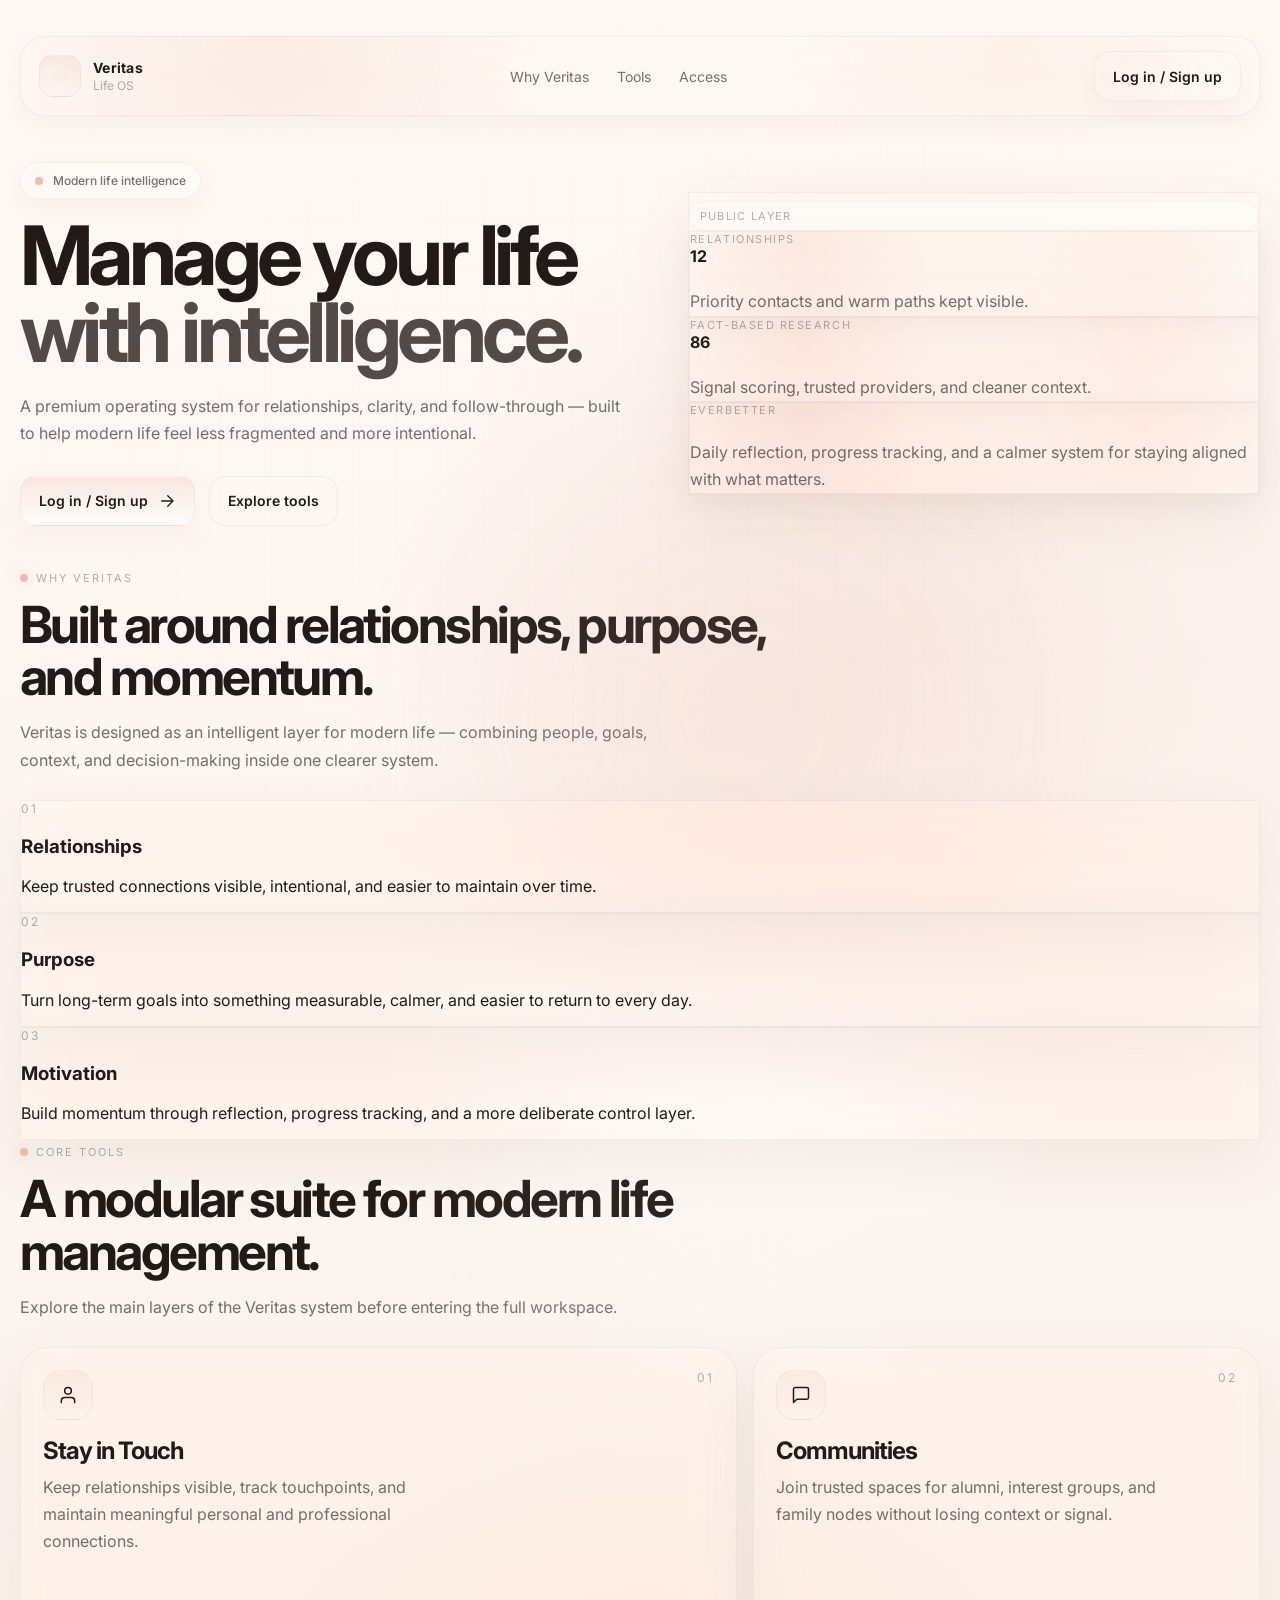
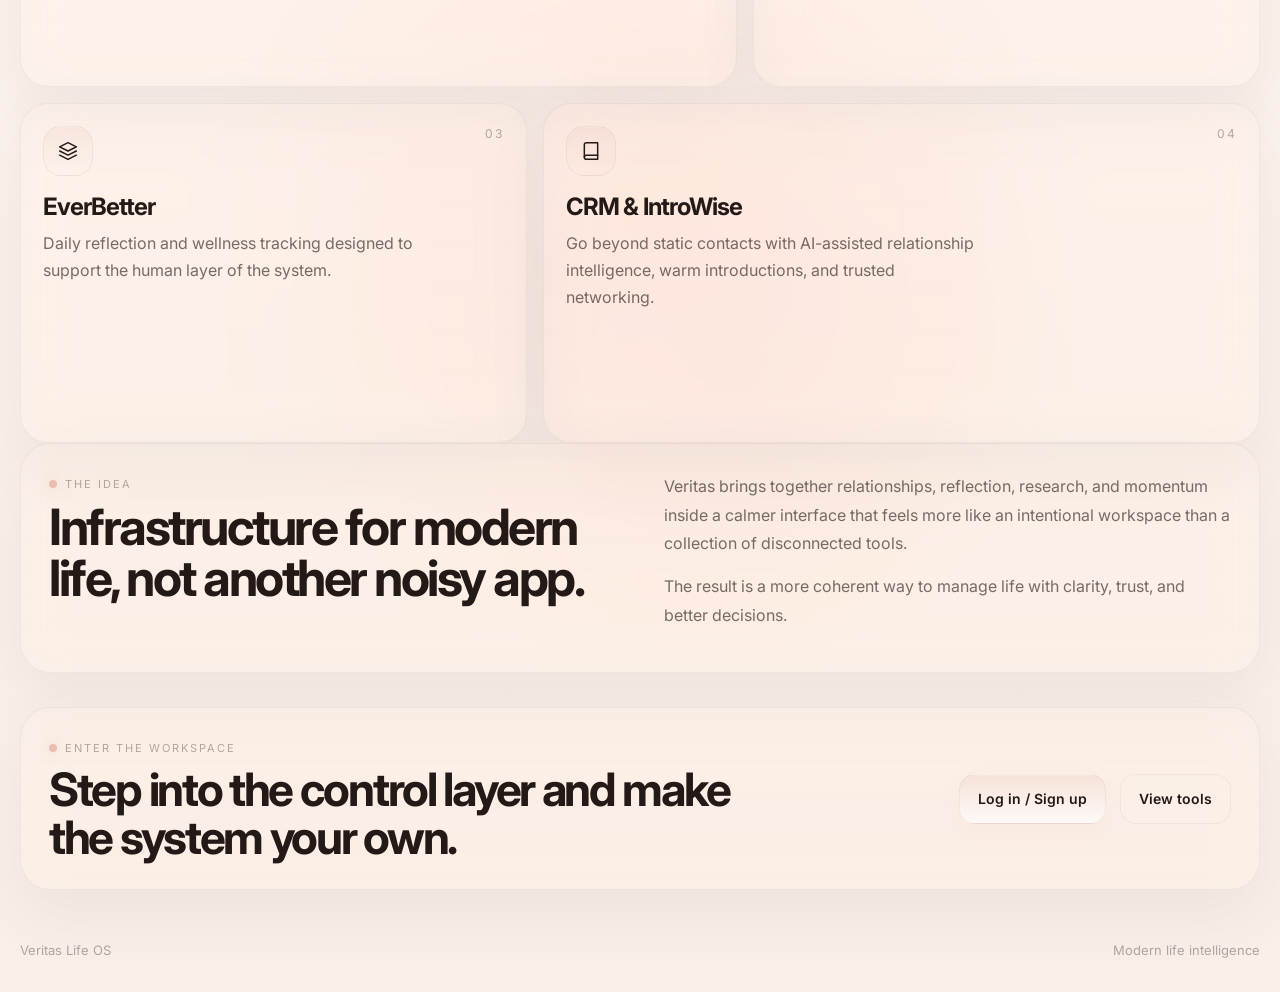
==== index.html @ e44cde6e "Update index.html" ====
<!DOCTYPE html>
<html lang="en">
<head>
  <meta charset="UTF-8" />
  <meta name="viewport" content="width=device-width, initial-scale=1.0" />
  <title>Veritas Life OS</title>
  <meta
    name="description"
    content="Veritas Life OS — modern life intelligence for relationships, clarity, and momentum."
  />
  <link rel="preconnect" href="https://fonts.googleapis.com">
  <link rel="preconnect" href="https://fonts.gstatic.com" crossorigin>
  <link
    href="https://fonts.googleapis.com/css2?family=Inter:wght@400;500;600;700;800&display=swap"
    rel="stylesheet"
  />
  <link rel="stylesheet" href="style.css" />
</head>
<body class="homepage">
  <div class="page-bg" aria-hidden="true"></div>

  <div class="wrap">
    <header class="nav">
      <div class="nav-shell glass">
        <div class="brand">
          <div class="brand-mark" aria-hidden="true"></div>
          <div class="brand-copy">
            <strong>Veritas</strong>
            <span>Life OS</span>
          </div>
        </div>

        <nav class="nav-links" aria-label="Primary">
          <a href="#why">Why Veritas</a>
          <a href="#tools">Tools</a>
          <a href="#access">Access</a>
        </nav>

        <a href="dashboard.html" class="settings-trigger glass">Log in / Sign up</a>
      </div>
    </header>

    <main>
      <section class="hero homepage-hero">
        <div class="homepage-hero__copy">
          <div class="eyebrow">
            <span class="tiny-dot"></span>
            Modern life intelligence
          </div>

          <h1 class="homepage-title">
            Manage your life
            <span>with intelligence.</span>
          </h1>

          <p class="homepage-subtitle">
            A premium operating system for relationships, clarity, and follow-through —
            built to help modern life feel less fragmented and more intentional.
          </p>

          <div class="hero-actions homepage-actions">
            <a href="dashboard.html" class="primary-btn">
              Log in / Sign up
              <svg class="symbol" viewBox="0 0 24 24" aria-hidden="true">
                <path d="M5 12h14"></path>
                <path d="M13 5l7 7-7 7"></path>
              </svg>
            </a>

            <a href="#tools" class="secondary-btn">Explore tools</a>
          </div>
        </div>

        <div class="homepage-hero__visual">
          <div class="hero-orb" aria-hidden="true"></div>

          <div class="homepage-preview glass-strong">
            <div class="homepage-preview__topbar">
              <div class="window-dots" aria-hidden="true">
                <span></span><span></span><span></span>
              </div>
              <div class="dashboard-pill">Public layer</div>
            </div>

            <div class="homepage-preview__grid">
              <div class="preview-panel glass">
                <div class="mini-label">Relationships</div>
                <strong class="preview-stat">12</strong>
                <p>Priority contacts and warm paths kept visible.</p>
              </div>

              <div class="preview-panel glass">
                <div class="mini-label">Fact-based research</div>
                <strong class="preview-stat">86</strong>
                <p>Signal scoring, trusted providers, and cleaner context.</p>
              </div>

              <div class="preview-panel glass preview-panel--wide">
                <div class="mini-label">EverBetter</div>
                <p>
                  Daily reflection, progress tracking, and a calmer system for
                  staying aligned with what matters.
                </p>
                <div class="preview-bars" aria-hidden="true">
                  <span></span><span></span><span></span><span></span>
                </div>
              </div>
            </div>
          </div>
        </div>
      </section>

      <section id="why" class="homepage-section">
        <div class="section-heading homepage-center">
          <div class="tiny-label">
            <span class="tiny-dot"></span>
            Why Veritas
          </div>
          <h2>Built around relationships, purpose, and momentum.</h2>
          <p>
            Veritas is designed as an intelligent layer for modern life —
            combining people, goals, context, and decision-making inside one
            clearer system.
          </p>
        </div>

        <div class="homepage-values">
          <article class="value-card glass-strong">
            <div class="feature-no">01</div>
            <h3>Relationships</h3>
            <p>
              Keep trusted connections visible, intentional, and easier to
              maintain over time.
            </p>
          </article>

          <article class="value-card glass-strong">
            <div class="feature-no">02</div>
            <h3>Purpose</h3>
            <p>
              Turn long-term goals into something measurable, calmer, and easier
              to return to every day.
            </p>
          </article>

          <article class="value-card glass-strong">
            <div class="feature-no">03</div>
            <h3>Motivation</h3>
            <p>
              Build momentum through reflection, progress tracking, and a more
              deliberate control layer.
            </p>
          </article>
        </div>
      </section>

      <section id="tools" class="homepage-section">
        <div class="section-heading homepage-center">
          <div class="tiny-label">
            <span class="tiny-dot"></span>
            Core tools
          </div>
          <h2>A modular suite for modern life management.</h2>
          <p>
            Explore the main layers of the Veritas system before entering the
            full workspace.
          </p>
        </div>

        <div class="bento homepage-bento">
          <article class="feature-card feature-1 large glass-strong">
            <div class="feature-top">
              <div class="icon-shell" aria-hidden="true">
                <svg class="symbol lg" viewBox="0 0 24 24">
                  <path d="M20 21v-2a4 4 0 0 0-4-4H8a4 4 0 0 0-4 4v2"></path>
                  <circle cx="12" cy="7" r="4"></circle>
                </svg>
              </div>
              <div class="feature-no">01</div>
            </div>
            <h3>Stay in Touch</h3>
            <p>
              Keep relationships visible, track touchpoints, and maintain
              meaningful personal and professional connections.
            </p>
          </article>

          <article class="feature-card feature-2 glass-strong">
            <div class="feature-top">
              <div class="icon-shell" aria-hidden="true">
                <svg class="symbol lg" viewBox="0 0 24 24">
                  <path d="M21 15a2 2 0 0 1-2 2H7l-4 4V5a2 2 0 0 1 2-2h14a2 2 0 0 1 2 2z"></path>
                </svg>
              </div>
              <div class="feature-no">02</div>
            </div>
            <h3>Communities</h3>
            <p>
              Join trusted spaces for alumni, interest groups, and family nodes
              without losing context or signal.
            </p>
          </article>

          <article class="feature-card feature-3 glass-strong">
            <div class="feature-top">
              <div class="icon-shell" aria-hidden="true">
                <svg class="symbol lg" viewBox="0 0 24 24">
                  <path d="M12 2L2 7l10 5 10-5-10-5zM2 17l10 5 10-5M2 12l10 5 10-5"></path>
                </svg>
              </div>
              <div class="feature-no">03</div>
            </div>
            <h3>EverBetter</h3>
            <p>
              Daily reflection and wellness tracking designed to support the
              human layer of the system.
            </p>
          </article>

          <article class="feature-card feature-4 large glass-strong">
            <div class="feature-top">
              <div class="icon-shell" aria-hidden="true">
                <svg class="symbol lg" viewBox="0 0 24 24">
                  <path d="M4 19.5A2.5 2.5 0 0 1 6.5 17H20"></path>
                  <path d="M6.5 2H20v20H6.5A2.5 2.5 0 0 1 4 19.5v-15A2.5 2.5 0 0 1 6.5 2z"></path>
                </svg>
              </div>
              <div class="feature-no">04</div>
            </div>
            <h3>CRM & IntroWise</h3>
            <p>
              Go beyond static contacts with AI-assisted relationship
              intelligence, warm introductions, and trusted networking.
            </p>
          </article>
        </div>
      </section>

      <section class="homepage-section">
        <div class="system-card glass-strong homepage-system">
          <div class="system-layout">
            <div>
              <div class="tiny-label">
                <span class="tiny-dot"></span>
                The idea
              </div>
              <h2>Infrastructure for modern life, not another noisy app.</h2>
            </div>

            <div class="system-copy">
              <p>
                Veritas brings together relationships, reflection, research, and
                momentum inside a calmer interface that feels more like an
                intentional workspace than a collection of disconnected tools.
              </p>
              <p>
                The result is a more coherent way to manage life with clarity,
                trust, and better decisions.
              </p>
            </div>
          </div>
        </div>
      </section>

      <section id="access" class="cta-section">
        <div class="cta-card glass-strong">
          <div>
            <div class="tiny-label">
              <span class="tiny-dot"></span>
              Enter the workspace
            </div>
            <h2>Step into the control layer and make the system your own.</h2>
          </div>

          <div class="cta-actions">
            <a href="dashboard.html" class="primary-btn">Log in / Sign up</a>
            <a href="#tools" class="secondary-btn">View tools</a>
          </div>
        </div>
      </section>
    </main>

    <footer class="footer">
      <span>Veritas Life OS</span>
      <span>Modern life intelligence</span>
    </footer>
  </div>

  <script src="script.js"></script>
</body>
</html>
---- style.css ----
:root {
  --bg: #fff8f4;
  --bg-secondary: #f8efe8;
  --panel: rgba(255, 251, 247, 0.76);
  --panel-strong: rgba(255, 248, 244, 0.9);
  --panel-soft: rgba(120, 90, 80, 0.02);

  --text: #231a17;
  --text-muted: rgba(35, 26, 23, 0.62);
  --text-faint: rgba(35, 26, 23, 0.34);

  --border: rgba(120, 92, 82, 0.07);
  --border-strong: rgba(120, 92, 82, 0.11);

  --shadow: 0 22px 60px rgba(120, 86, 72, 0.08);
  --shadow-soft: 0 8px 24px rgba(120, 86, 72, 0.05);

  --accent: #e8b7ab;
  --accent-rgb: 232, 183, 171;
  --accent-2: #f3d7cf;

  --surface-glow:
    radial-gradient(circle at 20% 20%, rgba(var(--accent-rgb), 0.18), transparent 28%),
    radial-gradient(circle at 80% 25%, rgba(255, 214, 204, 0.18), transparent 24%);

  --hero-glow:
    radial-gradient(circle at 72% 24%, rgba(var(--accent-rgb), 0.18), transparent 24%),
    radial-gradient(circle at 58% 42%, rgba(255,255,255,0.50), transparent 20%),
    radial-gradient(circle at 50% 70%, rgba(243, 215, 207, 0.28), transparent 24%);

  --button-bg: linear-gradient(180deg, rgba(var(--accent-rgb), 0.24), rgba(255,255,255,0.68));

  --noise-opacity: 0.008;
  --grid-opacity: 0.014;
  --glass-blur: 18px;

  --space-section: 48px;
  --space-card: 16px;
  --pad-card: 18px;
  --copy-size: 16px;

  --max-width: 1280px;
}

html[data-theme="dark"] {
  --bg: #0d0c11;
  --bg-secondary: #15131b;
  --panel: rgba(23, 20, 28, 0.76);
  --panel-strong: rgba(28, 24, 34, 0.9);
  --panel-soft: rgba(255,255,255,0.02);

  --text: #f7f3f1;
  --text-muted: rgba(247, 243, 241, 0.64);
  --text-faint: rgba(247, 243, 241, 0.36);

  --border: rgba(255,255,255,0.07);
  --border-strong: rgba(255,255,255,0.11);

  --shadow: 0 28px 80px rgba(0,0,0,0.40);
  --shadow-soft: 0 10px 28px rgba(0,0,0,0.22);

  --surface-glow:
    radial-gradient(circle at 20% 20%, rgba(var(--accent-rgb), 0.16), transparent 26%),
    radial-gradient(circle at 80% 25%, rgba(255, 214, 204, 0.08), transparent 22%);

  --hero-glow:
    radial-gradient(circle at 72% 24%, rgba(var(--accent-rgb), 0.14), transparent 22%),
    radial-gradient(circle at 58% 42%, rgba(255,255,255,0.05), transparent 18%),
    radial-gradient(circle at 50% 70%, rgba(var(--accent-rgb), 0.07), transparent 22%);

  --button-bg: linear-gradient(180deg, rgba(var(--accent-rgb), 0.18), rgba(255,255,255,0.04));
}

html[data-accent="cream"] {
  --accent: #e8b7ab;
  --accent-rgb: 232, 183, 171;
  --accent-2: #f3d7cf;
}

html[data-accent="peach"] {
  --accent: #efb7a6;
  --accent-rgb: 239, 183, 166;
  --accent-2: #f7d8cd;
}

html[data-accent="blue"] {
  --accent: #7c86ff;
  --accent-rgb: 124, 134, 255;
  --accent-2: #b7beff;
}

html[data-accent="violet"] {
  --accent: #9a84ff;
  --accent-rgb: 154, 132, 255;
  --accent-2: #cdc2ff;
}

html[data-mode="business"] {
  --accent: #7c86ff;
  --accent-rgb: 124, 134, 255;
  --accent-2: #b7beff;

  --surface-glow:
    radial-gradient(circle at 20% 20%, rgba(var(--accent-rgb), 0.16), transparent 26%),
    radial-gradient(circle at 80% 25%, rgba(174, 184, 255, 0.12), transparent 24%);

  --hero-glow:
    radial-gradient(circle at 72% 24%, rgba(var(--accent-rgb), 0.18), transparent 22%),
    radial-gradient(circle at 58% 42%, rgba(255,255,255,0.08), transparent 18%),
    radial-gradient(circle at 50% 70%, rgba(174, 184, 255, 0.10), transparent 22%);
}

.business-only {
  display: none;
}

html[data-mode="business"] .personal-only {
  display: none;
}

html[data-mode="business"] .business-only {
  display: block;
}
html[data-density="calm"] {
  --space-section: 64px;
  --space-card: 18px;
  --pad-card: 24px;
  --copy-size: 18px;
}

html[data-density="balanced"] {
  --space-section: 48px;
  --space-card: 16px;
  --pad-card: 18px;
  --copy-size: 16px;
}

html[data-density="dense"] {
  --space-section: 32px;
  --space-card: 10px;
  --pad-card: 14px;
  --copy-size: 14px;
}

* {
  box-sizing: border-box;
}

html {
  scroll-behavior: smooth;
}

body {
  margin: 0;
  font-family: "Inter", sans-serif;
  color: var(--text);
  background: var(--hero-glow), linear-gradient(180deg, var(--bg) 0%, var(--bg-secondary) 100%);
  min-height: 100vh;
  transition: background 0.35s ease, color 0.35s ease;
  overflow-x: hidden;
  font-size: var(--copy-size);
}

a {
  color: inherit;
  text-decoration: none;
}

.page-bg {
  position: fixed;
  inset: 0;
  pointer-events: none;
  z-index: 0;
  overflow: hidden;
}

.page-bg::before {
  content: "";
  position: absolute;
  inset: 0;
  background-image:
    linear-gradient(rgba(127,127,127,var(--grid-opacity)) 1px, transparent 1px),
    linear-gradient(90deg, rgba(127,127,127,var(--grid-opacity)) 1px, transparent 1px);
  background-size: 44px 44px;
  mask-image: radial-gradient(circle at center, black 34%, transparent 88%);
  -webkit-mask-image: radial-gradient(circle at center, black 34%, transparent 88%);
}

.page-bg::after {
  content: "";
  position: absolute;
  inset: -120%;
  background-image: radial-gradient(circle, rgba(255,255,255,0.8) 0.4px, transparent 0.8px);
  background-size: 7px 7px;
  opacity: var(--noise-opacity);
  animation: noiseShift 10s linear infinite;
}

@keyframes noiseShift {
  0% { transform: translate(0, 0); }
  25% { transform: translate(-2%, 1%); }
  50% { transform: translate(1%, -2%); }
  75% { transform: translate(-1%, 2%); }
  100% { transform: translate(0, 0); }
}

.wrap {
  position: relative;
  z-index: 1;
  width: min(var(--max-width), calc(100% - 40px));
  margin: 0 auto;
}

.glass {
  background: var(--surface-glow), linear-gradient(180deg, rgba(255,255,255,0.04), rgba(255,255,255,0.018));
  border: 1px solid var(--border);
  backdrop-filter: blur(var(--glass-blur)) saturate(130%);
  -webkit-backdrop-filter: blur(var(--glass-blur)) saturate(130%);
  box-shadow: var(--shadow-soft);
}

.glass-strong {
  background: linear-gradient(180deg, rgba(255,255,255,0.05), rgba(255,255,255,0.018));
  border: 1px solid var(--border);
  backdrop-filter: blur(calc(var(--glass-blur) + 2px)) saturate(145%);
  -webkit-backdrop-filter: blur(calc(var(--glass-blur) + 2px)) saturate(145%);
  box-shadow: var(--shadow);
}

.tiny-label {
  display: inline-flex;
  align-items: center;
  gap: 8px;
  font-size: 11px;
  letter-spacing: 0.18em;
  text-transform: uppercase;
  color: var(--text-faint);
}

.tiny-dot {
  width: 8px;
  height: 8px;
  border-radius: 999px;
  background: rgba(var(--accent-rgb), 0.9);
  box-shadow: 0 0 14px rgba(var(--accent-rgb), 0.55);
}

.nav {
  position: sticky;
  top: 18px;
  z-index: 30;
  padding-top: 18px;
}

.nav-shell {
  display: flex;
  align-items: center;
  justify-content: space-between;
  gap: 16px;
  padding: 14px 18px;
  border-radius: 24px;
}

.brand {
  display: flex;
  align-items: center;
  gap: 12px;
  min-width: 0;
}

.brand-mark {
  width: 42px;
  height: 42px;
  border-radius: 14px;
  display: grid;
  place-items: center;
  position: relative;
  overflow: hidden;
  background: radial-gradient(circle at 30% 30%, rgba(255,255,255,0.24), transparent 30%), linear-gradient(180deg, rgba(var(--accent-rgb), 0.24), rgba(255,255,255,0.03));
  border: 1px solid var(--border);
  box-shadow: inset 0 1px 0 rgba(255,255,255,0.10);
}

.brand-mark::before {
  content: "";
  width: 18px;
  height: 18px;
  border-radius: 7px;
  border: 1px solid rgba(255,255,255,0.45);
  transform: rotate(45deg);
  display: block;
}

.brand-copy strong {
  display: block;
  font-size: 14px;
  font-weight: 700;
  letter-spacing: 0.02em;
}

.brand-copy span {
  display: block;
  font-size: 12px;
  color: var(--text-faint);
  margin-top: 2px;
}

.nav-links {
  display: flex;
  align-items: center;
  gap: 28px;
  font-size: 14px;
  color: var(--text-muted);
}

.nav-links a:hover {
  color: var(--text);
}

.nav-actions {
  display: flex;
  align-items: center;
  gap: 12px;
}

.settings-trigger,
.primary-btn,
.secondary-btn {
  display: inline-flex;
  align-items: center;
  justify-content: center;
  gap: 10px;
  min-height: 50px;
  padding: 0 18px;
  border-radius: 16px;
  border: 1px solid var(--border);
  font: inherit;
  font-size: 14px;
  font-weight: 600;
  color: var(--text);
  transition: transform 0.22s ease, border-color 0.22s ease, background 0.22s ease, box-shadow 0.22s ease;
  cursor: pointer;
}

.settings-trigger {
  background: rgba(255,255,255,0.04);
}

.primary-btn {
  background: var(--button-bg);
  box-shadow: inset 0 1px 0 rgba(255,255,255,0.12), 0 10px 24px rgba(var(--accent-rgb), 0.10);
}

.secondary-btn {
  background: rgba(255,255,255,0.03);
}

.settings-trigger:hover,
.primary-btn:hover,
.secondary-btn:hover {
  transform: translateY(-2px);
  border-color: var(--border-strong);
}

.hero {
  display: grid;
  grid-template-columns: 1.04fr 0.96fr;
  align-items: center;
  gap: var(--space-section);
  padding: 64px 0 40px;
}

.hero-copy {
  max-width: 680px;
}

.eyebrow {
  display: inline-flex;
  align-items: center;
  gap: 10px;
  padding: 10px 14px;
  border-radius: 999px;
  border: 1px solid var(--border);
  background: var(--panel);
  color: var(--text-muted);
  font-size: 12px;
  font-weight: 500;
  box-shadow: var(--shadow-soft);
}

.hero h1 {
  margin: 18px 0 0;
  font-size: clamp(48px, 7vw, 82px);
  line-height: 0.94;
  letter-spacing: -0.055em;
  font-weight: 700;
}

.hero h1 span {
  display: block;
  color: color-mix(in srgb, var(--text) 78%, transparent);
}

.hero p {
  margin: 22px 0 0;
  line-height: 1.7;
  color: var(--text-muted);
  max-width: 610px;
}

.hero-actions {
  display: flex;
  flex-wrap: wrap;
  gap: 14px;
  margin-top: 28px;
}

.hero-inline-settings {
  display: grid;
  gap: 10px;
  margin-top: 20px;
}

.mini-toggle-row {
  display: flex;
  flex-wrap: wrap;
  gap: 8px;
}

.mini-setting-btn,
.setting-btn {
  border: 1px solid var(--border);
  background: rgba(255,255,255,0.04);
  color: var(--text-muted);
  padding: 10px 12px;
  border-radius: 999px;
  font: inherit;
  font-size: 13px;
  cursor: pointer;
  transition: background 0.2s ease, color 0.2s ease, border-color 0.2s ease;
}

.mini-setting-btn.active,
.setting-btn.active {
  color: var(--text);
  background: rgba(var(--accent-rgb), 0.16);
  border-color: rgba(var(--accent-rgb), 0.32);
}

.hero-visual {
  position: relative;
  min-height: 640px;
  display: flex;
  align-items: center;
  justify-content: center;
}

.hero-orb {
  position: absolute;
  inset: 6% 6% 4% 10%;
  border-radius: 42px;
  background: radial-gradient(circle at 56% 24%, rgba(var(--accent-rgb), 0.20), transparent 20%), radial-gradient(circle at 42% 48%, rgba(255,255,255,0.10), transparent 16%), radial-gradient(circle at 58% 76%, rgba(var(--accent-rgb), 0.08), transparent 18%);
  filter: blur(24px);
  opacity: 0.78;
}

.settings-panel {
  position: absolute;
  top: 18px;
  right: 0;
  width: min(100%, 360px);
  padding: var(--pad-card);
  border-radius: 24px;
  z-index: 4;
  display: grid;
  gap: 16px;
}

.settings-panel[hidden] {
  display: none;
}

.settings-panel__head {
  display: flex;
  align-items: flex-start;
  justify-content: space-between;
  gap: 12px;
}

.settings-panel__head h3 {
  margin: 10px 0 0;
  font-size: 24px;
  letter-spacing: -0.04em;
}

.settings-close {
  border: 1px solid var(--border);
  background: rgba(255,255,255,0.04);
  color: var(--text);
  width: 34px;
  height: 34px;
  border-radius: 999px;
  font: inherit;
  font-size: 24px;
  line-height: 1;
  cursor: pointer;
}

.settings-group {
  display: grid;
  gap: 10px;
}

.settings-label {
  font-size: 11px;
  letter-spacing: 0.14em;
  text-transform: uppercase;
  color: var(--text-faint);
}

.toggle-row {
  display: flex;
  flex-wrap: wrap;
  gap: 8px;
}

.dashboard-shell {
  position: relative;
  width: min(100%, 590px);
  border-radius: 32px;
  padding: var(--pad-card);
  box-shadow: 0 32px 80px rgba(0,0,0,0.18), 0 8px 24px rgba(0,0,0,0.10);
}

.dashboard-core {
  border-radius: 24px;
  padding: var(--pad-card);
  background: linear-gradient(180deg, rgba(255,255,255,0.045), rgba(255,255,255,0.02));
  border: 1px solid var(--border);
  position: relative;
  overflow: hidden;
}

.dashboard-topbar {
  display: flex;
  align-items: center;
  justify-content: space-between;
  gap: 12px;
  margin-bottom: 14px;
}

.window-dots {
  display: flex;
  gap: 6px;
}

.window-dots span {
  width: 8px;
  height: 8px;
  border-radius: 999px;
  background: rgba(255,255,255,0.15);
}

html[data-theme="light"] .window-dots span {
  background: rgba(120, 92, 82, 0.16);
}

.dashboard-pill {
  padding: 7px 10px;
  border-radius: 999px;
  border: 1px solid var(--border);
  color: var(--text-faint);
  font-size: 11px;
  letter-spacing: 0.12em;
  text-transform: uppercase;
  background: var(--panel);
}

.dashboard-grid {
  display: grid;
  grid-template-columns: 1.08fr 0.92fr;
  gap: var(--space-card);
}

.stack {
  display: grid;
  gap: var(--space-card);
}

.mini-card {
  border-radius: 20px;
  padding: var(--pad-card);
  border: 1px solid var(--border);
  background: linear-gradient(180deg, rgba(255,255,255,0.045), rgba(255,255,255,0.02));
  min-height: 128px;
  position: relative;
  overflow: hidden;
}

.mini-card::after {
  content: "";
  position: absolute;
  inset: auto -20% -40% auto;
  width: 160px;
  height: 160px;
  border-radius: 999px;
  background: radial-gradient(circle, rgba(var(--accent-rgb), 0.12), transparent 64%);
  filter: blur(20px);
}

.mini-top {
  display: flex;
  align-items: center;
  justify-content: space-between;
  gap: 10px;
  margin-bottom: 12px;
}

.mini-label {
  font-size: 11px;
  letter-spacing: 0.14em;
  text-transform: uppercase;
  color: var(--text-faint);
}

.mini-value {
  font-size: 24px;
  font-weight: 700;
  letter-spacing: -0.04em;
}

.progress {
  height: 8px;
  border-radius: 999px;
  background: rgba(255,255,255,0.06);
  overflow: hidden;
  margin-top: 12px;
  position: relative;
}

html[data-theme="light"] .progress {
  background: rgba(120, 92, 82, 0.08);
}

.progress > span {
  display: block;
  height: 100%;
  border-radius: inherit;
  background: linear-gradient(90deg, rgba(var(--accent-rgb), 0.95), rgba(var(--accent-rgb), 0.45));
}

.tiny-list {
  display: grid;
  gap: 10px;
  margin-top: 12px;
}

.tiny-row {
  display: flex;
  align-items: center;
  justify-content: space-between;
  gap: 12px;
  font-size: 13px;
  color: var(--text-muted);
}

.tiny-badge {
  padding: 5px 9px;
  border-radius: 999px;
  font-size: 11px;
  border: 1px solid var(--border);
  background: rgba(255,255,255,0.04);
  color: var(--text);
}

.feature-section {
  padding: 52px 0 24px;
}

.section-heading {
  max-width: 760px;
  margin-bottom: 26px;
}

.section-heading h2 {
  margin: 12px 0 0;
  font-size: clamp(34px, 4vw, 54px);
  line-height: 1.02;
  letter-spacing: -0.05em;
}

.section-heading p {
  margin: 16px 0 0;
  color: var(--text-muted);
  line-height: 1.75;
  max-width: 660px;
}

.bento {
  display: grid;
  grid-template-columns: repeat(12, 1fr);
  gap: var(--space-card);
}

.feature-card {
  position: relative;
  padding: calc(var(--pad-card) + 4px);
  border-radius: 28px;
  min-height: 280px;
  overflow: hidden;
  transition:
    transform 0.35s ease,
    border-color 0.3s ease,
    box-shadow 0.3s ease,
    opacity 0.6s ease;
}

.feature-card::before {
  content: "";
  position: absolute;
  inset: 0;
  background: radial-gradient(
    420px circle at var(--mouse-x, 50%) var(--mouse-y, 50%),
    rgba(var(--accent-rgb), 0.10),
    transparent 42%
  );
  opacity: 0;
  transition: opacity 0.3s ease;
  pointer-events: none;
}

.feature-card:hover::before {
  opacity: 1;
}

.feature-card:hover {
  transform: translateY(-6px);
  border-color: rgba(var(--accent-rgb), 0.24);
  box-shadow:
    var(--shadow),
    0 0 0 1px rgba(var(--accent-rgb), 0.08);
}

.feature-card.reveal {
  opacity: 0;
  transform: translateY(32px);
}

.feature-card.reveal.is-visible {
  opacity: 1;
  transform: translateY(0);
}

.feature-card.large {
  min-height: 340px;
}

.feature-1 { grid-column: span 7; }
.feature-2 { grid-column: span 5; }
.feature-3 { grid-column: span 5; }
.feature-4 { grid-column: span 7; }

.feature-top {
  display: flex;
  align-items: flex-start;
  justify-content: space-between;
  gap: 14px;
  margin-bottom: 18px;
}

.icon-shell {
  width: 50px;
  height: 50px;
  border-radius: 18px;
  display: grid;
  place-items: center;
  border: 1px solid var(--border);
  background: linear-gradient(180deg, rgba(var(--accent-rgb), 0.16), rgba(255,255,255,0.03));
  box-shadow: inset 0 1px 0 rgba(255,255,255,0.12);
  flex: 0 0 auto;
}

.feature-no {
  font-size: 12px;
  color: var(--text-faint);
  letter-spacing: 0.16em;
  text-transform: uppercase;
}

.feature-card h3 {
  font-size: 24px;
  line-height: 1.08;
  letter-spacing: -0.04em;
  margin: 0 0 10px;
}

.feature-card p {
  margin: 0;
  color: var(--text-muted);
  line-height: 1.7;
  max-width: 420px;
}

.viz {
  margin-top: 22px;
  border-radius: 22px;
  border: 1px solid var(--border);
  background: linear-gradient(180deg, rgba(255,255,255,0.045), rgba(255,255,255,0.02));
  padding: var(--pad-card);
  position: relative;
  overflow: hidden;
}

.viz::after {
  content: "";
  position: absolute;
  right: -12%;
  bottom: -28%;
  width: 190px;
  height: 190px;
  border-radius: 999px;
  background: radial-gradient(circle, rgba(var(--accent-rgb), 0.10), transparent 62%);
  filter: blur(18px);
  pointer-events: none;
}

.viz-top {
  display: flex;
  align-items: center;
  justify-content: space-between;
  gap: 10px;
  margin-bottom: 16px;
}

.viz-title {
  font-size: 12px;
  letter-spacing: 0.14em;
  text-transform: uppercase;
  color: var(--text-faint);
}

.crm-grid {
  display: grid;
  grid-template-columns: 1.1fr 0.9fr;
  gap: var(--space-card);
}

.metric-box,
.list-box,
.signal-card,
.summary-card,
.forum-cluster,
.goal-chart,
.point {
  background: linear-gradient(180deg, rgba(255,255,255,0.045), rgba(255,255,255,0.02));
}

.metric-box,
.list-box {
  border-radius: 18px;
  border: 1px solid var(--border);
  padding: var(--pad-card);
}

.metric-box strong {
  display: block;
  font-size: 30px;
  letter-spacing: -0.05em;
  margin-top: 10px;
}

.avatars {
  display: flex;
  margin-top: 10px;
}

.avatars span {
  width: 28px;
  height: 28px;
  border-radius: 999px;
  margin-left: -6px;
  border: 2px solid color-mix(in srgb, var(--bg) 90%, transparent);
  background: linear-gradient(180deg, rgba(var(--accent-rgb), 0.32), rgba(255,255,255,0.08));
}

.avatars span:first-child {
  margin-left: 0;
}

.tiny-bars {
  display: grid;
  gap: 9px;
  margin-top: 10px;
}

.tiny-bars div {
  height: 8px;
  border-radius: 999px;
  background: rgba(255,255,255,0.05);
  overflow: hidden;
}

html[data-theme="light"] .tiny-bars div {
  background: rgba(120, 92, 82, 0.08);
}

.tiny-bars div span {
  display: block;
  height: 100%;
  border-radius: inherit;
  background: linear-gradient(90deg, rgba(var(--accent-rgb), 0.95), rgba(var(--accent-rgb), 0.32));
}

.research-block {
  display: grid;
  gap: var(--space-card);
}

.input-line,
.signal-card,
.summary-card,
.forum-cluster,
.goal-chart {
  border-radius: 18px;
  border: 1px solid var(--border);
}

.input-line {
  height: 46px;
  display: flex;
  align-items: center;
  padding: 0 var(--pad-card);
  font-size: 13px;
  color: var(--text-faint);
  background: rgba(255,255,255,0.025);
}

.signal-card,
.summary-card,
.forum-cluster,
.goal-chart {
  padding: var(--pad-card);
}

.signal-row {
  display: flex;
  align-items: center;
  justify-content: space-between;
  gap: 12px;
  font-size: 13px;
  margin-top: 12px;
  color: var(--text-muted);
}

.score {
  font-size: 28px;
  font-weight: 700;
  letter-spacing: -0.05em;
}

.goal-bars {
  display: flex;
  align-items: end;
  gap: 9px;
  height: 118px;
  margin-top: 16px;
}

.goal-bars span {
  flex: 1;
  border-radius: 14px 14px 6px 6px;
  background: rgba(255,255,255,0.06);
  position: relative;
  overflow: hidden;
}

html[data-theme="light"] .goal-bars span {
  background: rgba(120, 92, 82, 0.08);
}

.goal-bars span::after {
  content: "";
  position: absolute;
  inset: auto 0 0 0;
  height: 60%;
  background: linear-gradient(180deg, rgba(var(--accent-rgb), 0.85), rgba(var(--accent-rgb), 0.25));
  border-radius: inherit;
}

.goal-bars span:nth-child(1) { height: 44px; }
.goal-bars span:nth-child(2) { height: 68px; }
.goal-bars span:nth-child(3) { height: 88px; }
.goal-bars span:nth-child(4) { height: 112px; }

.forum-grid {
  display: grid;
  grid-template-columns: 1fr 1fr 1fr;
  gap: var(--space-card);
}

.cluster-bubbles {
  display: flex;
  flex-wrap: wrap;
  gap: 8px;
  margin-top: 12px;
}

.cluster-bubbles span {
  display: inline-flex;
  align-items: center;
  justify-content: center;
  min-height: 30px;
  padding: 0 12px;
  border-radius: 999px;
  border: 1px solid var(--border);
  background: rgba(255,255,255,0.04);
  font-size: 12px;
  color: var(--text-muted);
}

.big-stat {
  display: block;
  font-size: 28px;
  letter-spacing: -0.05em;
  margin-top: 10px;
}

.system-section,
.cta-section {
  padding: 34px 0 40px;
}

.system-card,
.cta-card {
  border-radius: 30px;
  padding: calc(var(--pad-card) + 10px);
}

.system-layout {
  display: grid;
  grid-template-columns: 1fr 1fr;
  gap: var(--space-section);
  align-items: start;
}

.system-layout h2 {
  margin: 10px 0 0;
  font-size: clamp(34px, 4vw, 50px);
  line-height: 1.02;
  letter-spacing: -0.05em;
}

.system-copy p {
  margin: 0 0 14px;
  color: var(--text-muted);
  line-height: 1.8;
}

.system-points {
  display: grid;
  grid-template-columns: repeat(3, 1fr);
  gap: var(--space-card);
  margin-top: 26px;
}

.point {
  border-radius: 22px;
  border: 1px solid var(--border);
  padding: var(--pad-card);
}

.point strong {
  display: block;
  font-size: 16px;
  margin: 12px 0 8px;
  letter-spacing: -0.03em;
}

.point p {
  margin: 0;
  line-height: 1.7;
  color: var(--text-muted);
}

.cta-card {
  display: flex;
  align-items: center;
  justify-content: space-between;
  gap: 20px;
}

.cta-card h2 {
  margin: 10px 0 0;
  font-size: clamp(30px, 4vw, 46px);
  line-height: 1.04;
  letter-spacing: -0.05em;
  max-width: 720px;
}

.cta-actions {
  display: flex;
  gap: 14px;
  flex-wrap: wrap;
}

.footer {
  padding: 12px 0 34px;
  color: var(--text-faint);
  font-size: 13px;
  display: flex;
  align-items: center;
  justify-content: space-between;
  gap: 12px;
}

.symbol {
  width: 18px;
  height: 18px;
  stroke: currentColor;
  fill: none;
  stroke-width: 1.8;
  stroke-linecap: round;
  stroke-linejoin: round;
  flex: 0 0 auto;
}

.symbol.lg {
  width: 20px;
  height: 20px;
}

@media (max-width: 1180px) {
  .settings-panel {
    position: relative;
    top: auto;
    right: auto;
    width: 100%;
    margin-bottom: 16px;
  }
}

@media (max-width: 1120px) {
  .hero {
    grid-template-columns: 1fr;
    padding-top: 42px;
  }

  .hero-visual {
    min-height: auto;
  }

  .dashboard-shell {
    margin: 0 auto;
  }

  .feature-1,
  .feature-2,
  .feature-3,
  .feature-4 {
    grid-column: span 12;
  }

  .system-layout,
  .cta-card {
    grid-template-columns: 1fr;
    display: grid;
  }

  .system-points {
    grid-template-columns: 1fr;
  }
}

@media (max-width: 860px) {
  .wrap {
    width: min(var(--max-width), calc(100% - 24px));
  }

  .nav-shell {
    flex-wrap: wrap;
    row-gap: 14px;
  }

  .nav-links {
    order: 3;
    width: 100%;
    justify-content: space-between;
    gap: 14px;
    font-size: 13px;
  }

  .nav-actions {
    width: 100%;
    justify-content: space-between;
    flex-wrap: wrap;
  }

  .dashboard-grid,
  .crm-grid,
  .forum-grid {
    grid-template-columns: 1fr;
  }

  .hero h1 {
    font-size: clamp(42px, 14vw, 62px);
  }

  .hero p {
    font-size: 16px;
  }

  .feature-card,
  .feature-card.large {
    min-height: auto;
  }

  .footer {
    flex-direction: column;
    align-items: flex-start;
  }
}

@media (max-width: 560px) {
  .settings-trigger {
    width: 100%;
    justify-content: center;
  }

  .hero-actions,
  .cta-actions {
    flex-direction: column;
  }

  .primary-btn,
  .secondary-btn {
    width: 100%;
  }

  .dashboard-shell {
    padding: 14px;
  }

  .dashboard-core,
  .feature-card,
  .system-card,
  .settings-panel {
    padding: 18px;
  }
  .workspace-trigger {
  gap: 8px;
}

.bento.workspace-mode .feature-card {
  cursor: grab;
  user-select: none;
}

.feature-card.dragging {
  opacity: 0.88;
  transform: scale(0.98);
  box-shadow:
    0 18px 48px rgba(var(--accent-rgb), 0.2),
    0 0 0 1px rgba(var(--accent-rgb), 0.22);
}
  .public-hero {
  min-height: 70vh;
  display: flex;
  align-items: center;
  justify-content: center;
}

.center-copy {
  text-align: center;
  margin: 0 auto;
  max-width: 760px;
}

.center-copy .tiny-label,
.center-copy .eyebrow {
  justify-content: center;
}

.center-copy .hero-actions,
.center-copy .cta-actions {
  justify-content: center;
}
}
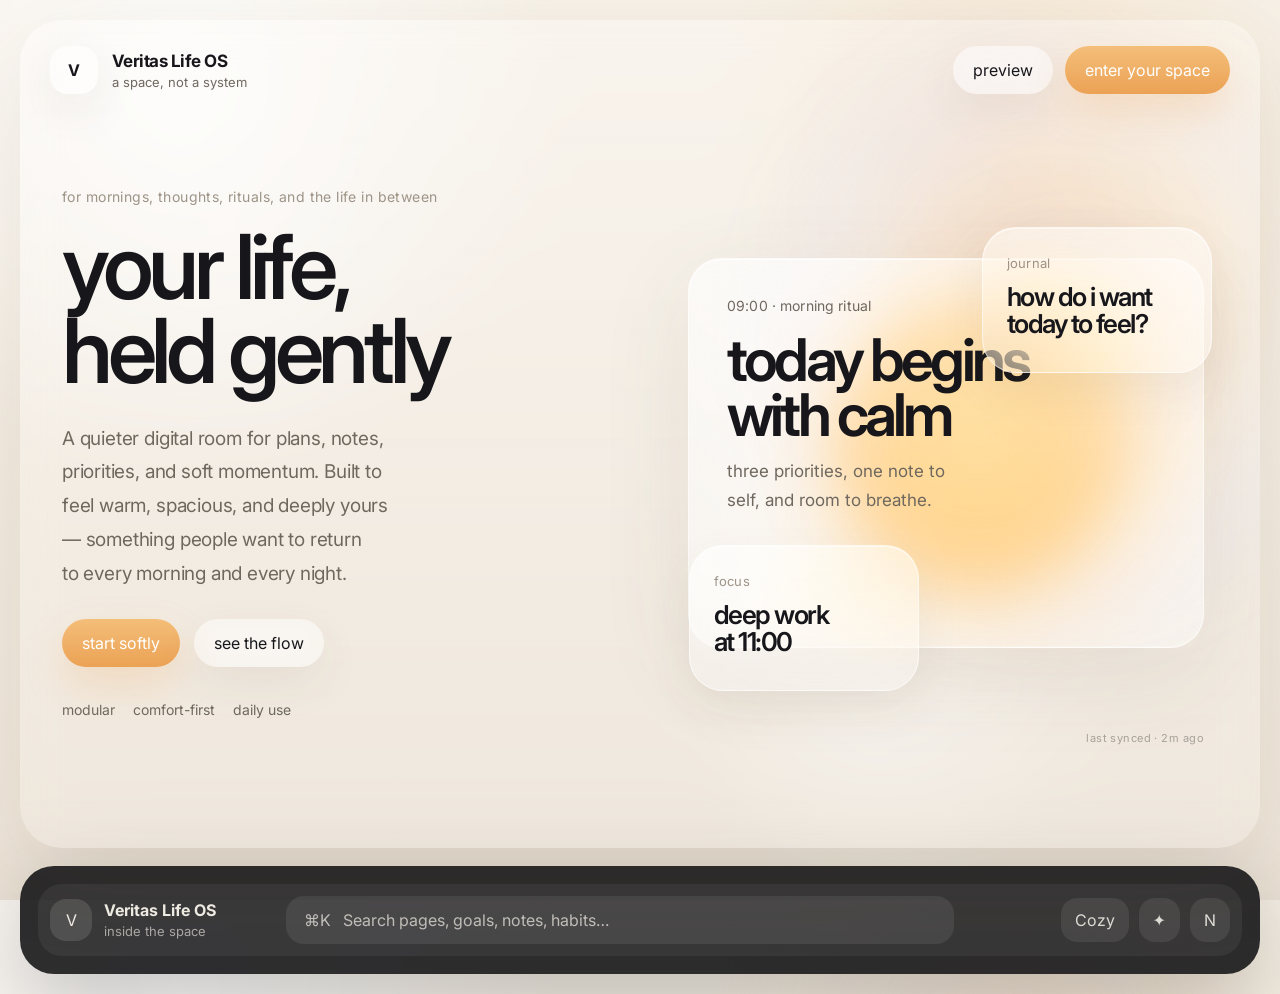
==== commit 8efe9f81: "Update index.html" ====
--- a/index.html
+++ b/index.html
@@ -3,289 +3,662 @@
 <head>
   <meta charset="UTF-8" />
   <meta name="viewport" content="width=device-width, initial-scale=1.0" />
-  <title>Veritas Life OS</title>
-  <meta
-    name="description"
-    content="Veritas Life OS — modern life intelligence for relationships, clarity, and momentum."
-  />
+  <title>Veritas Life OS — Landing Hero</title>
   <link rel="preconnect" href="https://fonts.googleapis.com">
   <link rel="preconnect" href="https://fonts.gstatic.com" crossorigin>
-  <link
-    href="https://fonts.googleapis.com/css2?family=Inter:wght@400;500;600;700;800&display=swap"
-    rel="stylesheet"
-  />
-  <link rel="stylesheet" href="style.css" />
+  <link href="https://fonts.googleapis.com/css2?family=Inter:wght@400;500;600;700;800&display=swap" rel="stylesheet">
+  <style>
+    :root {
+      --bg: #f7f1e8;
+      --bg-2: #ede4d8;
+      --paper: rgba(255, 255, 255, 0.58);
+      --paper-soft: rgba(255, 255, 255, 0.40);
+      --text: #17171b;
+      --muted: #6f685f;
+      --soft: #9d9387;
+      --amber: #f4be79;
+      --amber-deep: #eba255;
+      --violet: rgba(164, 152, 255, 0.10);
+      --glass-line: rgba(255,255,255,0.56);
+      --shadow: 0 28px 90px rgba(93, 70, 41, 0.10);
+      --shadow-soft: 0 16px 44px rgba(93, 70, 41, 0.08);
+      --radius-xl: 42px;
+      --radius-lg: 34px;
+      --radius-md: 24px;
+    }
+
+    * { box-sizing: border-box; }
+    html, body { height: 100%; }
+
+    body {
+      margin: 0;
+      font-family: 'Inter', system-ui, sans-serif;
+      color: var(--text);
+      background:
+        radial-gradient(circle at 14% 10%, rgba(255,255,255,0.86), transparent 28%),
+        radial-gradient(circle at 80% 16%, rgba(255,196,114,0.18), transparent 25%),
+        radial-gradient(circle at 77% 20%, var(--violet), transparent 18%),
+        radial-gradient(circle at 70% 72%, rgba(255,255,255,0.30), transparent 22%),
+        linear-gradient(180deg, var(--bg) 0%, var(--bg-2) 100%);
+      -webkit-font-smoothing: antialiased;
+      overflow-x: hidden;
+    }
+
+    body::before {
+      content: "";
+      position: fixed;
+      inset: 0;
+      pointer-events: none;
+      background:
+        radial-gradient(circle at 18% 28%, rgba(255,255,255,0.22), transparent 18%),
+        radial-gradient(circle at 83% 34%, rgba(255,188,82,0.10), transparent 20%),
+        radial-gradient(circle at 68% 80%, rgba(255,255,255,0.18), transparent 18%);
+      filter: blur(16px);
+      opacity: 0.95;
+    }
+
+    .page {
+      position: relative;
+      z-index: 1;
+      padding: 20px;
+    }
+
+    .hero {
+      position: relative;
+      min-height: 92vh;
+      border-radius: var(--radius-xl);
+      padding: 26px 30px 34px;
+      overflow: hidden;
+      background: linear-gradient(180deg, rgba(255,255,255,0.24), rgba(255,255,255,0.12));
+      backdrop-filter: blur(18px);
+      box-shadow: var(--shadow);
+    }
+
+    .hero::after {
+      content: "";
+      position: absolute;
+      right: -110px;
+      top: 0;
+      width: 620px;
+      height: 620px;
+      border-radius: 50%;
+      background: radial-gradient(circle, rgba(255,216,160,0.22), rgba(255,172,92,0.10) 30%, rgba(255,255,255,0.10) 48%, rgba(173,160,255,0.06) 58%, transparent 72%);
+      filter: blur(34px);
+      pointer-events: none;
+    }
+
+    .topbar {
+      position: relative;
+      z-index: 3;
+      display: flex;
+      align-items: center;
+      justify-content: space-between;
+      gap: 20px;
+    }
+
+    .brand {
+      display: flex;
+      align-items: center;
+      gap: 14px;
+    }
+
+    .brand-mark {
+      width: 48px;
+      height: 48px;
+      display: grid;
+      place-items: center;
+      border-radius: 18px;
+      background: rgba(255,255,255,0.42);
+      backdrop-filter: blur(14px);
+      box-shadow: var(--shadow-soft);
+      font-weight: 700;
+      letter-spacing: .02em;
+    }
+
+    .brand-copy h1 {
+      margin: 0;
+      font-size: 17px;
+      font-weight: 700;
+      letter-spacing: -0.03em;
+    }
+
+    .brand-copy p {
+      margin: 3px 0 0;
+      color: var(--muted);
+      font-size: 13px;
+    }
+
+    .hero-actions {
+      display: flex;
+      gap: 12px;
+      flex-wrap: wrap;
+    }
+
+    .pill {
+      border: none;
+      border-radius: 999px;
+      padding: 14px 20px;
+      font: inherit;
+      cursor: pointer;
+      color: var(--text);
+      background: rgba(255,255,255,0.42);
+      backdrop-filter: blur(14px);
+      box-shadow: var(--shadow-soft);
+      transition: transform .22s ease, box-shadow .22s ease, background .22s ease;
+    }
+
+    .pill:hover {
+      transform: translateY(-1px);
+      box-shadow: 0 18px 42px rgba(93,70,41,0.10);
+    }
+
+    .pill.primary {
+      background: linear-gradient(180deg, var(--amber), var(--amber-deep));
+      color: white;
+      box-shadow: 0 18px 40px rgba(238,165,84,0.24);
+    }
+
+    .stage {
+      position: relative;
+      z-index: 3;
+      display: grid;
+      grid-template-columns: 1.02fr .98fr;
+      gap: 28px;
+      align-items: center;
+      min-height: 76vh;
+      padding: 34px 4px 0;
+    }
+
+    .copy {
+      padding-left: 8px;
+    }
+
+    .whisper {
+      margin: 0 0 20px;
+      color: var(--soft);
+      font-size: 14px;
+      letter-spacing: .03em;
+    }
+
+    .copy h2 {
+      margin: 0;
+      font-size: clamp(64px, 7vw, 112px);
+      line-height: 0.94;
+      letter-spacing: -0.06em;
+      font-weight: 560;
+      max-width: 7.8ch;
+      text-wrap: balance;
+    }
+
+    .sub {
+      margin: 28px 0 0;
+      max-width: 32ch;
+      color: var(--muted);
+      font-size: 19px;
+      line-height: 1.78;
+      letter-spacing: -0.01em;
+      text-wrap: balance;
+    }
+
+    .cta-row {
+      display: flex;
+      gap: 14px;
+      flex-wrap: wrap;
+      margin-top: 28px;
+    }
+
+    .micro-lines {
+      display: flex;
+      gap: 18px;
+      flex-wrap: wrap;
+      margin-top: 34px;
+      color: var(--muted);
+      font-size: 14px;
+    }
+
+    .scene {
+      position: relative;
+      min-height: 620px;
+      display: flex;
+      align-items: center;
+      justify-content: center;
+      user-select: none;
+    }
+
+    .orb {
+      position: absolute;
+      border-radius: 50%;
+      pointer-events: none;
+      filter: blur(18px);
+      transition: transform .35s ease-out;
+      z-index: 1;
+    }
+
+    .orb.a {
+      width: 260px;
+      height: 260px;
+      right: 28px;
+      top: 72px;
+      background: radial-gradient(circle, rgba(255,216,164,0.24), rgba(255,171,86,0.18) 24%, rgba(255,255,255,0.10) 44%, rgba(158,146,255,0.08) 58%, transparent 72%);
+    }
+
+    .orb.b {
+      width: 180px;
+      height: 180px;
+      left: 54px;
+      bottom: 78px;
+      background: radial-gradient(circle, rgba(255,230,186,0.22), rgba(255,255,255,0.08) 44%, transparent 72%);
+    }
+
+    .flow-blob {
+      position: absolute;
+      width: 320px;
+      height: 320px;
+      right: 72px;
+      top: 154px;
+      border-radius: 50%;
+      background: radial-gradient(circle at 45% 45%, rgba(255,208,138,0.95) 0%, rgba(255,175,84,0.88) 42%, rgba(255,197,129,0.42) 60%, rgba(255,255,255,0.08) 72%, rgba(255,255,255,0) 78%);
+      filter: blur(20px);
+      opacity: .96;
+      pointer-events: none;
+      z-index: 1;
+      box-shadow: 0 0 80px rgba(255,186,96,0.24);
+      transition: transform .4s ease-out;
+    }
+
+    .sheet {
+      position: absolute;
+      border: 1px solid var(--glass-line);
+      border-radius: var(--radius-lg);
+      backdrop-filter: blur(42px) saturate(165%);
+      -webkit-backdrop-filter: blur(42px) saturate(165%);
+      background-clip: padding-box;
+      box-shadow:
+        0 26px 90px rgba(96,72,42,0.10),
+        0 8px 30px rgba(255,255,255,0.18),
+        inset 0 1px 0 rgba(255,255,255,0.72),
+        inset 0 -1px 0 rgba(255,255,255,0.18);
+      will-change: transform;
+      transition:
+        box-shadow .35s ease,
+        transform .08s linear;
+      z-index: 3;
+    }
+
+    .sheet:hover {
+      box-shadow:
+        0 32px 90px rgba(96,72,42,0.14),
+        0 12px 30px rgba(255,255,255,0.18),
+        inset 0 1px 0 rgba(255,255,255,0.72);
+    }
+
+    .sheet.settle {
+      transition:
+        transform .65s cubic-bezier(0.22, 1, 0.36, 1),
+        box-shadow .35s ease;
+    }
+
+    .sheet.main {
+      width: min(580px, 92%);
+      min-height: 390px;
+      padding: 38px;
+      background: linear-gradient(180deg, rgba(255,255,255,0.62), rgba(255,255,255,0.34));
+    }
+
+    .sheet.main .time {
+      color: var(--muted);
+      font-size: 14px;
+      letter-spacing: .01em;
+    }
+
+    .sheet.main h3 {
+      margin: 18px 0 14px;
+      font-size: clamp(48px, 4.6vw, 64px);
+      line-height: .94;
+      letter-spacing: -0.065em;
+      font-weight: 620;
+      max-width: 9ch;
+      text-wrap: balance;
+    }
+
+    .sheet.main p {
+      margin: 0;
+      max-width: 34ch;
+      color: var(--muted);
+      font-size: 17px;
+      line-height: 1.7;
+      text-wrap: balance;
+    }
+
+    .sheet.small {
+      width: 230px;
+      min-height: 146px;
+      padding: 24px;
+      background: linear-gradient(180deg, rgba(255,255,255,0.52), rgba(255,255,255,0.30));
+      box-shadow: 0 18px 44px rgba(96,72,42,0.08), inset 0 1px 0 rgba(255,255,255,0.48);
+      z-index: 4;
+    }
+
+    .sheet.small span {
+      color: var(--soft);
+      font-size: 13px;
+      letter-spacing: .01em;
+    }
+
+    .sheet.small strong {
+      display: block;
+      margin-top: 12px;
+      font-size: 26px;
+      line-height: 1.02;
+      letter-spacing: -0.06em;
+      font-weight: 600;
+      max-width: 9ch;
+      text-wrap: balance;
+    }
+
+    .sheet.top {
+      top: 84px;
+      right: 14px;
+    }
+
+    .sheet.bottom {
+      left: 24px;
+      bottom: 72px;
+    }
+
+    .system-whisper {
+      position: absolute;
+      right: 22px;
+      bottom: 18px;
+      font-size: 11px;
+      color: rgba(23,23,27,0.34);
+      letter-spacing: .04em;
+      z-index: 2;
+    }
+
+    .dashboard-tease {
+      margin-top: 18px;
+      border-radius: 34px;
+      padding: 18px;
+      background: rgba(17,17,19,0.88);
+      box-shadow: 0 30px 90px rgba(0,0,0,0.24);
+      color: #f2efe8;
+    }
+
+    .tease-bar {
+      display: grid;
+      grid-template-columns: 220px 1fr 260px;
+      gap: 16px;
+      align-items: center;
+      padding: 12px;
+      background: rgba(255,255,255,0.06);
+      border-radius: 24px;
+    }
+
+    .tease-brand {
+      display: flex;
+      align-items: center;
+      gap: 12px;
+    }
+
+    .tease-mark {
+      width: 42px;
+      height: 42px;
+      border-radius: 16px;
+      display: grid;
+      place-items: center;
+      background: rgba(255,255,255,0.12);
+    }
+
+    .tease-search {
+      padding: 14px 18px;
+      border-radius: 18px;
+      background: rgba(255,255,255,0.08);
+      color: rgba(242,239,232,0.72);
+    }
+
+    .tease-right {
+      display: flex;
+      justify-content: flex-end;
+      gap: 10px;
+      align-items: center;
+    }
+
+    .tiny-chip {
+      padding: 12px 14px;
+      border-radius: 16px;
+      background: rgba(255,255,255,0.08);
+      color: rgba(242,239,232,0.9);
+    }
+
+    @media (max-width: 1100px) {
+      .stage {
+        grid-template-columns: 1fr;
+        gap: 8px;
+        min-height: auto;
+      }
+
+      .copy h2 {
+        max-width: 8.5ch;
+      }
+
+      .scene {
+        min-height: 520px;
+      }
+
+      .tease-bar {
+        grid-template-columns: 1fr;
+      }
+
+      .tease-right {
+        justify-content: flex-start;
+      }
+    }
+
+    @media (max-width: 720px) {
+      .page { padding: 14px; }
+
+      .hero {
+        padding: 18px 18px 24px;
+        border-radius: 28px;
+      }
+
+      .topbar {
+        flex-direction: column;
+        align-items: stretch;
+      }
+
+      .copy h2 {
+        font-size: clamp(54px, 16vw, 84px);
+      }
+
+      .sub {
+        font-size: 16px;
+        max-width: 100%;
+      }
+
+      .scene {
+        min-height: 460px;
+      }
+
+      .sheet.main {
+        min-height: 280px;
+        padding: 24px;
+      }
+
+      .sheet.main h3 {
+        font-size: 40px;
+      }
+
+      .sheet.small {
+        width: 180px;
+        min-height: 116px;
+      }
+
+      .dashboard-tease {
+        display: none;
+      }
+    }
+  </style>
 </head>
-<body class="homepage">
-  <div class="page-bg" aria-hidden="true"></div>
-
-  <div class="wrap">
-    <header class="nav">
-      <div class="nav-shell glass">
+<body>
+  <div class="page">
+    <section class="hero">
+      <div class="topbar">
         <div class="brand">
-          <div class="brand-mark" aria-hidden="true"></div>
+          <div class="brand-mark">V</div>
           <div class="brand-copy">
-            <strong>Veritas</strong>
-            <span>Life OS</span>
+            <h1>Veritas Life OS</h1>
+            <p>a space, not a system</p>
           </div>
         </div>
 
-        <nav class="nav-links" aria-label="Primary">
-          <a href="#why">Why Veritas</a>
-          <a href="#tools">Tools</a>
-          <a href="#access">Access</a>
-        </nav>
-
-        <a href="dashboard.html" class="settings-trigger glass">Log in / Sign up</a>
+        <div class="hero-actions">
+          <button class="pill">preview</button>
+          <button class="pill primary">enter your space</button>
+        </div>
       </div>
-    </header>
-
-    <main>
-      <section class="hero homepage-hero">
-        <div class="homepage-hero__copy">
-          <div class="eyebrow">
-            <span class="tiny-dot"></span>
-            Modern life intelligence
+
+      <div class="stage">
+        <div class="copy">
+          <p class="whisper">for mornings, thoughts, rituals, and the life in between</p>
+          <h2>your life,<br>held gently</h2>
+          <p class="sub">A quieter digital room for plans, notes, priorities, and soft momentum. Built to feel warm, spacious, and deeply yours — something people want to return to every morning and every night.</p>
+          <div class="cta-row">
+            <button class="pill primary">start softly</button>
+            <button class="pill">see the flow</button>
           </div>
-
-          <h1 class="homepage-title">
-            Manage your life
-            <span>with intelligence.</span>
-          </h1>
-
-          <p class="homepage-subtitle">
-            A premium operating system for relationships, clarity, and follow-through —
-            built to help modern life feel less fragmented and more intentional.
-          </p>
-
-          <div class="hero-actions homepage-actions">
-            <a href="dashboard.html" class="primary-btn">
-              Log in / Sign up
-              <svg class="symbol" viewBox="0 0 24 24" aria-hidden="true">
-                <path d="M5 12h14"></path>
-                <path d="M13 5l7 7-7 7"></path>
-              </svg>
-            </a>
-
-            <a href="#tools" class="secondary-btn">Explore tools</a>
+          <div class="micro-lines">
+            <span>modular</span>
+            <span>comfort-first</span>
+            <span>daily use</span>
           </div>
         </div>
 
-        <div class="homepage-hero__visual">
-          <div class="hero-orb" aria-hidden="true"></div>
-
-          <div class="homepage-preview glass-strong">
-            <div class="homepage-preview__topbar">
-              <div class="window-dots" aria-hidden="true">
-                <span></span><span></span><span></span>
-              </div>
-              <div class="dashboard-pill">Public layer</div>
-            </div>
-
-            <div class="homepage-preview__grid">
-              <div class="preview-panel glass">
-                <div class="mini-label">Relationships</div>
-                <strong class="preview-stat">12</strong>
-                <p>Priority contacts and warm paths kept visible.</p>
-              </div>
-
-              <div class="preview-panel glass">
-                <div class="mini-label">Fact-based research</div>
-                <strong class="preview-stat">86</strong>
-                <p>Signal scoring, trusted providers, and cleaner context.</p>
-              </div>
-
-              <div class="preview-panel glass preview-panel--wide">
-                <div class="mini-label">EverBetter</div>
-                <p>
-                  Daily reflection, progress tracking, and a calmer system for
-                  staying aligned with what matters.
-                </p>
-                <div class="preview-bars" aria-hidden="true">
-                  <span></span><span></span><span></span><span></span>
-                </div>
-              </div>
-            </div>
+        <div class="scene" id="scene">
+          <div class="orb a" id="orbA"></div>
+          <div class="orb b" id="orbB"></div>
+          <div class="flow-blob" id="flowBlob"></div>
+
+          <div class="sheet main draggable" data-rotate="0" data-x="0" data-y="0">
+            <div class="time">09:00 · morning ritual</div>
+            <h3>today begins with calm</h3>
+            <p>three priorities, one note to self, and room to breathe.</p>
+          </div>
+
+          <div class="sheet small top draggable" data-rotate="0" data-x="0" data-y="0">
+            <span>journal</span>
+            <strong>how do i want today to feel?</strong>
+          </div>
+
+          <div class="sheet small bottom draggable" data-rotate="0" data-x="0" data-y="0">
+            <span>focus</span>
+            <strong>deep work at 11:00</strong>
+          </div>
+
+          <div class="system-whisper">last synced · 2m ago</div>
+        </div>
+      </div>
+    </section>
+
+    <section class="dashboard-tease">
+      <div class="tease-bar">
+        <div class="tease-brand">
+          <div class="tease-mark">V</div>
+          <div>
+            <strong>Veritas Life OS</strong><br>
+            <span style="color:rgba(242,239,232,0.62); font-size:13px;">inside the space</span>
           </div>
         </div>
-      </section>
-
-      <section id="why" class="homepage-section">
-        <div class="section-heading homepage-center">
-          <div class="tiny-label">
-            <span class="tiny-dot"></span>
-            Why Veritas
-          </div>
-          <h2>Built around relationships, purpose, and momentum.</h2>
-          <p>
-            Veritas is designed as an intelligent layer for modern life —
-            combining people, goals, context, and decision-making inside one
-            clearer system.
-          </p>
+
+        <div class="tease-search">⌘K &nbsp; Search pages, goals, notes, habits…</div>
+
+        <div class="tease-right">
+          <div class="tiny-chip">Cozy</div>
+          <div class="tiny-chip">✦</div>
+          <div class="tiny-chip">N</div>
         </div>
-
-        <div class="homepage-values">
-          <article class="value-card glass-strong">
-            <div class="feature-no">01</div>
-            <h3>Relationships</h3>
-            <p>
-              Keep trusted connections visible, intentional, and easier to
-              maintain over time.
-            </p>
-          </article>
-
-          <article class="value-card glass-strong">
-            <div class="feature-no">02</div>
-            <h3>Purpose</h3>
-            <p>
-              Turn long-term goals into something measurable, calmer, and easier
-              to return to every day.
-            </p>
-          </article>
-
-          <article class="value-card glass-strong">
-            <div class="feature-no">03</div>
-            <h3>Motivation</h3>
-            <p>
-              Build momentum through reflection, progress tracking, and a more
-              deliberate control layer.
-            </p>
-          </article>
-        </div>
-      </section>
-
-      <section id="tools" class="homepage-section">
-        <div class="section-heading homepage-center">
-          <div class="tiny-label">
-            <span class="tiny-dot"></span>
-            Core tools
-          </div>
-          <h2>A modular suite for modern life management.</h2>
-          <p>
-            Explore the main layers of the Veritas system before entering the
-            full workspace.
-          </p>
-        </div>
-
-        <div class="bento homepage-bento">
-          <article class="feature-card feature-1 large glass-strong">
-            <div class="feature-top">
-              <div class="icon-shell" aria-hidden="true">
-                <svg class="symbol lg" viewBox="0 0 24 24">
-                  <path d="M20 21v-2a4 4 0 0 0-4-4H8a4 4 0 0 0-4 4v2"></path>
-                  <circle cx="12" cy="7" r="4"></circle>
-                </svg>
-              </div>
-              <div class="feature-no">01</div>
-            </div>
-            <h3>Stay in Touch</h3>
-            <p>
-              Keep relationships visible, track touchpoints, and maintain
-              meaningful personal and professional connections.
-            </p>
-          </article>
-
-          <article class="feature-card feature-2 glass-strong">
-            <div class="feature-top">
-              <div class="icon-shell" aria-hidden="true">
-                <svg class="symbol lg" viewBox="0 0 24 24">
-                  <path d="M21 15a2 2 0 0 1-2 2H7l-4 4V5a2 2 0 0 1 2-2h14a2 2 0 0 1 2 2z"></path>
-                </svg>
-              </div>
-              <div class="feature-no">02</div>
-            </div>
-            <h3>Communities</h3>
-            <p>
-              Join trusted spaces for alumni, interest groups, and family nodes
-              without losing context or signal.
-            </p>
-          </article>
-
-          <article class="feature-card feature-3 glass-strong">
-            <div class="feature-top">
-              <div class="icon-shell" aria-hidden="true">
-                <svg class="symbol lg" viewBox="0 0 24 24">
-                  <path d="M12 2L2 7l10 5 10-5-10-5zM2 17l10 5 10-5M2 12l10 5 10-5"></path>
-                </svg>
-              </div>
-              <div class="feature-no">03</div>
-            </div>
-            <h3>EverBetter</h3>
-            <p>
-              Daily reflection and wellness tracking designed to support the
-              human layer of the system.
-            </p>
-          </article>
-
-          <article class="feature-card feature-4 large glass-strong">
-            <div class="feature-top">
-              <div class="icon-shell" aria-hidden="true">
-                <svg class="symbol lg" viewBox="0 0 24 24">
-                  <path d="M4 19.5A2.5 2.5 0 0 1 6.5 17H20"></path>
-                  <path d="M6.5 2H20v20H6.5A2.5 2.5 0 0 1 4 19.5v-15A2.5 2.5 0 0 1 6.5 2z"></path>
-                </svg>
-              </div>
-              <div class="feature-no">04</div>
-            </div>
-            <h3>CRM & IntroWise</h3>
-            <p>
-              Go beyond static contacts with AI-assisted relationship
-              intelligence, warm introductions, and trusted networking.
-            </p>
-          </article>
-        </div>
-      </section>
-
-      <section class="homepage-section">
-        <div class="system-card glass-strong homepage-system">
-          <div class="system-layout">
-            <div>
-              <div class="tiny-label">
-                <span class="tiny-dot"></span>
-                The idea
-              </div>
-              <h2>Infrastructure for modern life, not another noisy app.</h2>
-            </div>
-
-            <div class="system-copy">
-              <p>
-                Veritas brings together relationships, reflection, research, and
-                momentum inside a calmer interface that feels more like an
-                intentional workspace than a collection of disconnected tools.
-              </p>
-              <p>
-                The result is a more coherent way to manage life with clarity,
-                trust, and better decisions.
-              </p>
-            </div>
-          </div>
-        </div>
-      </section>
-
-      <section id="access" class="cta-section">
-        <div class="cta-card glass-strong">
-          <div>
-            <div class="tiny-label">
-              <span class="tiny-dot"></span>
-              Enter the workspace
-            </div>
-            <h2>Step into the control layer and make the system your own.</h2>
-          </div>
-
-          <div class="cta-actions">
-            <a href="dashboard.html" class="primary-btn">Log in / Sign up</a>
-            <a href="#tools" class="secondary-btn">View tools</a>
-          </div>
-        </div>
-      </section>
-    </main>
-
-    <footer class="footer">
-      <span>Veritas Life OS</span>
-      <span>Modern life intelligence</span>
-    </footer>
+      </div>
+    </section>
   </div>
 
-  <script src="script.js"></script>
+  <script>
+    const draggables = document.querySelectorAll('.draggable');
+
+    draggables.forEach((card) => {
+      let startX = 0;
+      let startY = 0;
+      let initialX = 0;
+      let initialY = 0;
+      let dragging = false;
+      const rotate = Number(card.dataset.rotate || 0);
+
+      const applyTransform = (x, y, lift = 0) => {
+        card.style.transform = `rotate(${rotate}deg) translate(${x}px, ${y + lift}px)`;
+      };
+
+      applyTransform(Number(card.dataset.x || 0), Number(card.dataset.y || 0));
+      card.style.cursor = 'grab';
+
+      card.addEventListener('pointerdown', (e) => {
+        dragging = true;
+        card.classList.remove('settle');
+        startX = e.clientX;
+        startY = e.clientY;
+        initialX = Number(card.dataset.x || 0);
+        initialY = Number(card.dataset.y || 0);
+        card.style.cursor = 'grabbing';
+        card.style.zIndex = '20';
+        applyTransform(initialX, initialY, -4);
+        card.setPointerCapture(e.pointerId);
+      });
+
+      card.addEventListener('pointermove', (e) => {
+        if (!dragging) return;
+        const x = initialX + (e.clientX - startX);
+        const y = initialY + (e.clientY - startY);
+        card.dataset.x = String(x);
+        card.dataset.y = String(y);
+        applyTransform(x, y, -4);
+      });
+
+      const stopDrag = (e) => {
+        if (!dragging) return;
+        dragging = false;
+        card.style.cursor = 'grab';
+        card.style.zIndex = '';
+        card.classList.add('settle');
+        applyTransform(Number(card.dataset.x || 0), Number(card.dataset.y || 0), 0);
+        window.setTimeout(() => card.classList.remove('settle'), 650);
+        try { card.releasePointerCapture(e.pointerId); } catch (_) {}
+      };
+
+      card.addEventListener('pointerup', stopDrag);
+      card.addEventListener('pointercancel', stopDrag);
+
+      card.addEventListener('mouseenter', () => {
+        if (dragging) return;
+        applyTransform(Number(card.dataset.x || 0), Number(card.dataset.y || 0), -6);
+      });
+
+      card.addEventListener('mouseleave', () => {
+        if (dragging) return;
+        applyTransform(Number(card.dataset.x || 0), Number(card.dataset.y || 0), 0);
+      });
+    });
+
+    const orbA = document.getElementById('orbA');
+    const orbB = document.getElementById('orbB');
+    const flowBlob = document.getElementById('flowBlob');
+
+    document.addEventListener('mousemove', (e) => {
+      const x = (e.clientX / window.innerWidth - 0.5) * 12;
+      const y = (e.clientY / window.innerHeight - 0.5) * 12;
+
+      orbA.style.transform = `translate(${x}px, ${y}px)`;
+      orbB.style.transform = `translate(${-x * 0.6}px, ${-y * 0.6}px)`;
+      flowBlob.style.transform = `translate(${x * 0.45}px, ${y * 0.45}px)`;
+    });
+  </script>
 </body>
 </html>
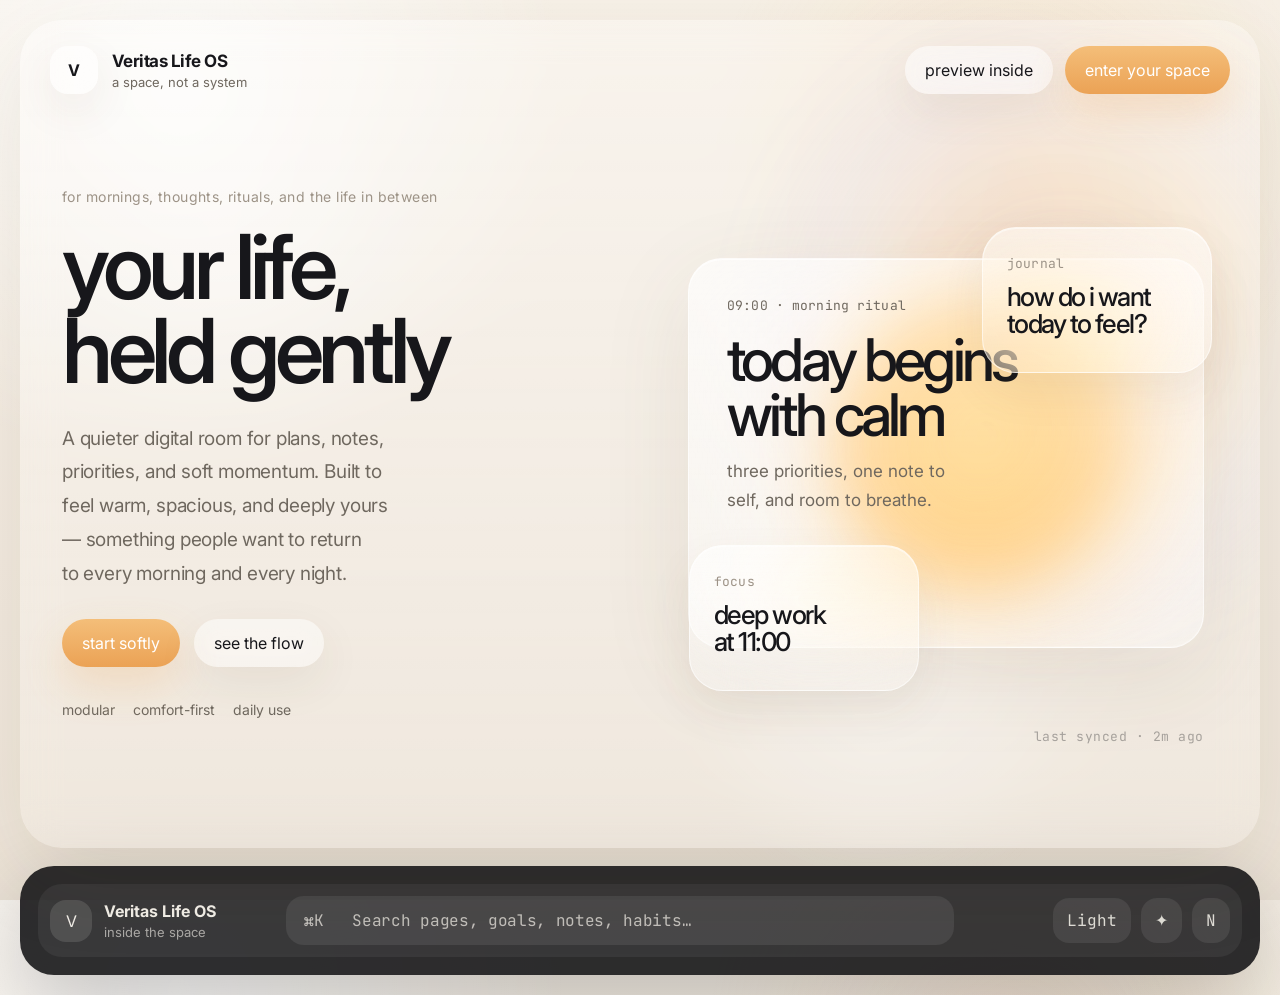
==== commit 0dd24fbd: "Update index.html" ====
--- a/index.html
+++ b/index.html
@@ -6,9 +6,12 @@
   <title>Veritas Life OS — Landing Hero</title>
   <link rel="preconnect" href="https://fonts.googleapis.com">
   <link rel="preconnect" href="https://fonts.gstatic.com" crossorigin>
-  <link href="https://fonts.googleapis.com/css2?family=Inter:wght@400;500;600;700;800&display=swap" rel="stylesheet">
+  <link href="https://fonts.googleapis.com/css2?family=Inter:wght@400;500;600;700;800&family=JetBrains+Mono:wght@400;500;600&display=swap" rel="stylesheet">
   <style>
     :root {
+      --font-sans: 'Inter', system-ui, sans-serif;
+      --font-mono: 'JetBrains Mono', ui-monospace, SFMono-Regular, Menlo, monospace;
+
       --bg: #f7f1e8;
       --bg-2: #ede4d8;
       --paper: rgba(255, 255, 255, 0.58);
@@ -32,7 +35,7 @@
 
     body {
       margin: 0;
-      font-family: 'Inter', system-ui, sans-serif;
+      font-family: var(--font-sans);
       color: var(--text);
       background:
         radial-gradient(circle at 14% 10%, rgba(255,255,255,0.86), transparent 28%),
@@ -100,6 +103,8 @@
       display: flex;
       align-items: center;
       gap: 14px;
+      text-decoration: none;
+      color: inherit;
     }
 
     .brand-mark {
@@ -113,6 +118,7 @@
       box-shadow: var(--shadow-soft);
       font-weight: 700;
       letter-spacing: .02em;
+      color: inherit;
     }
 
     .brand-copy h1 {
@@ -145,6 +151,10 @@
       backdrop-filter: blur(14px);
       box-shadow: var(--shadow-soft);
       transition: transform .22s ease, box-shadow .22s ease, background .22s ease;
+      text-decoration: none;
+      display: inline-flex;
+      align-items: center;
+      justify-content: center;
     }
 
     .pill:hover {
@@ -305,10 +315,12 @@
       background: linear-gradient(180deg, rgba(255,255,255,0.62), rgba(255,255,255,0.34));
     }
 
-    .sheet.main .time {
+    .sheet.main .time,
+    .system-whisper {
       color: var(--muted);
-      font-size: 14px;
+      font-size: 13px;
       letter-spacing: .01em;
+      font-family: var(--font-mono);
     }
 
     .sheet.main h3 {
@@ -316,7 +328,7 @@
       font-size: clamp(48px, 4.6vw, 64px);
       line-height: .94;
       letter-spacing: -0.065em;
-      font-weight: 620;
+      font-weight: 500;
       max-width: 9ch;
       text-wrap: balance;
     }
@@ -343,6 +355,7 @@
       color: var(--soft);
       font-size: 13px;
       letter-spacing: .01em;
+      font-family: var(--font-mono);
     }
 
     .sheet.small strong {
@@ -351,7 +364,7 @@
       font-size: 26px;
       line-height: 1.02;
       letter-spacing: -0.06em;
-      font-weight: 600;
+      font-weight: 500;
       max-width: 9ch;
       text-wrap: balance;
     }
@@ -370,7 +383,6 @@
       position: absolute;
       right: 22px;
       bottom: 18px;
-      font-size: 11px;
       color: rgba(23,23,27,0.34);
       letter-spacing: .04em;
       z-index: 2;
@@ -415,6 +427,8 @@
       border-radius: 18px;
       background: rgba(255,255,255,0.08);
       color: rgba(242,239,232,0.72);
+      font-family: var(--font-mono);
+      letter-spacing: -0.02em;
     }
 
     .tease-right {
@@ -429,75 +443,28 @@
       border-radius: 16px;
       background: rgba(255,255,255,0.08);
       color: rgba(242,239,232,0.9);
-    }
-
-    @media (max-width: 1100px) {
-      .stage {
-        grid-template-columns: 1fr;
-        gap: 8px;
-        min-height: auto;
-      }
-
-      .copy h2 {
-        max-width: 8.5ch;
-      }
-
-      .scene {
-        min-height: 520px;
-      }
-
-      .tease-bar {
-        grid-template-columns: 1fr;
-      }
-
-      .tease-right {
-        justify-content: flex-start;
-      }
-    }
-
-    @media (max-width: 720px) {
-      .page { padding: 14px; }
-
-      .hero {
-        padding: 18px 18px 24px;
-        border-radius: 28px;
-      }
-
-      .topbar {
-        flex-direction: column;
-        align-items: stretch;
-      }
-
-      .copy h2 {
-        font-size: clamp(54px, 16vw, 84px);
-      }
-
-      .sub {
-        font-size: 16px;
-        max-width: 100%;
-      }
-
-      .scene {
-        min-height: 460px;
-      }
-
-      .sheet.main {
-        min-height: 280px;
-        padding: 24px;
-      }
-
-      .sheet.main h3 {
-        font-size: 40px;
-      }
-
-      .sheet.small {
-        width: 180px;
-        min-height: 116px;
-      }
-
-      .dashboard-tease {
-        display: none;
-      }
+      font-family: var(--font-mono);
+    }
+
+    @media (max-width: 1100px){
+      .stage{grid-template-columns:1fr; gap:8px; min-height:auto}
+      .copy h2{max-width:8.5ch}
+      .scene{min-height:520px}
+      .tease-bar{grid-template-columns:1fr}
+      .tease-right{justify-content:flex-start}
+    }
+
+    @media (max-width: 720px){
+      .page{padding:14px}
+      .hero{padding:18px 18px 24px; border-radius:28px}
+      .topbar{flex-direction:column; align-items:stretch}
+      .copy h2{font-size: clamp(54px, 16vw, 84px)}
+      .sub{font-size:16px; max-width:100%}
+      .scene{min-height:460px}
+      .sheet.main{min-height:280px; padding:24px}
+      .sheet.main h3{font-size:40px}
+      .sheet.small{width:180px; min-height:116px}
+      .dashboard-tease{display:none}
     }
   </style>
 </head>
@@ -505,17 +472,17 @@
   <div class="page">
     <section class="hero">
       <div class="topbar">
-        <div class="brand">
+        <a class="brand" href="index.html" aria-label="Go to landing page">
           <div class="brand-mark">V</div>
           <div class="brand-copy">
             <h1>Veritas Life OS</h1>
             <p>a space, not a system</p>
           </div>
-        </div>
+        </a>
 
         <div class="hero-actions">
-          <button class="pill">preview</button>
-          <button class="pill primary">enter your space</button>
+          <a class="pill" href="inside.html">preview inside</a>
+          <a class="pill primary" href="inside.html">enter your space</a>
         </div>
       </div>
 
@@ -525,8 +492,8 @@
           <h2>your life,<br>held gently</h2>
           <p class="sub">A quieter digital room for plans, notes, priorities, and soft momentum. Built to feel warm, spacious, and deeply yours — something people want to return to every morning and every night.</p>
           <div class="cta-row">
-            <button class="pill primary">start softly</button>
-            <button class="pill">see the flow</button>
+            <a class="pill primary" href="inside.html">start softly</a>
+            <a class="pill" href="inside.html">see the flow</a>
           </div>
           <div class="micro-lines">
             <span>modular</span>
@@ -574,7 +541,7 @@
         <div class="tease-search">⌘K &nbsp; Search pages, goals, notes, habits…</div>
 
         <div class="tease-right">
-          <div class="tiny-chip">Cozy</div>
+          <div class="tiny-chip">Light</div>
           <div class="tiny-chip">✦</div>
           <div class="tiny-chip">N</div>
         </div>
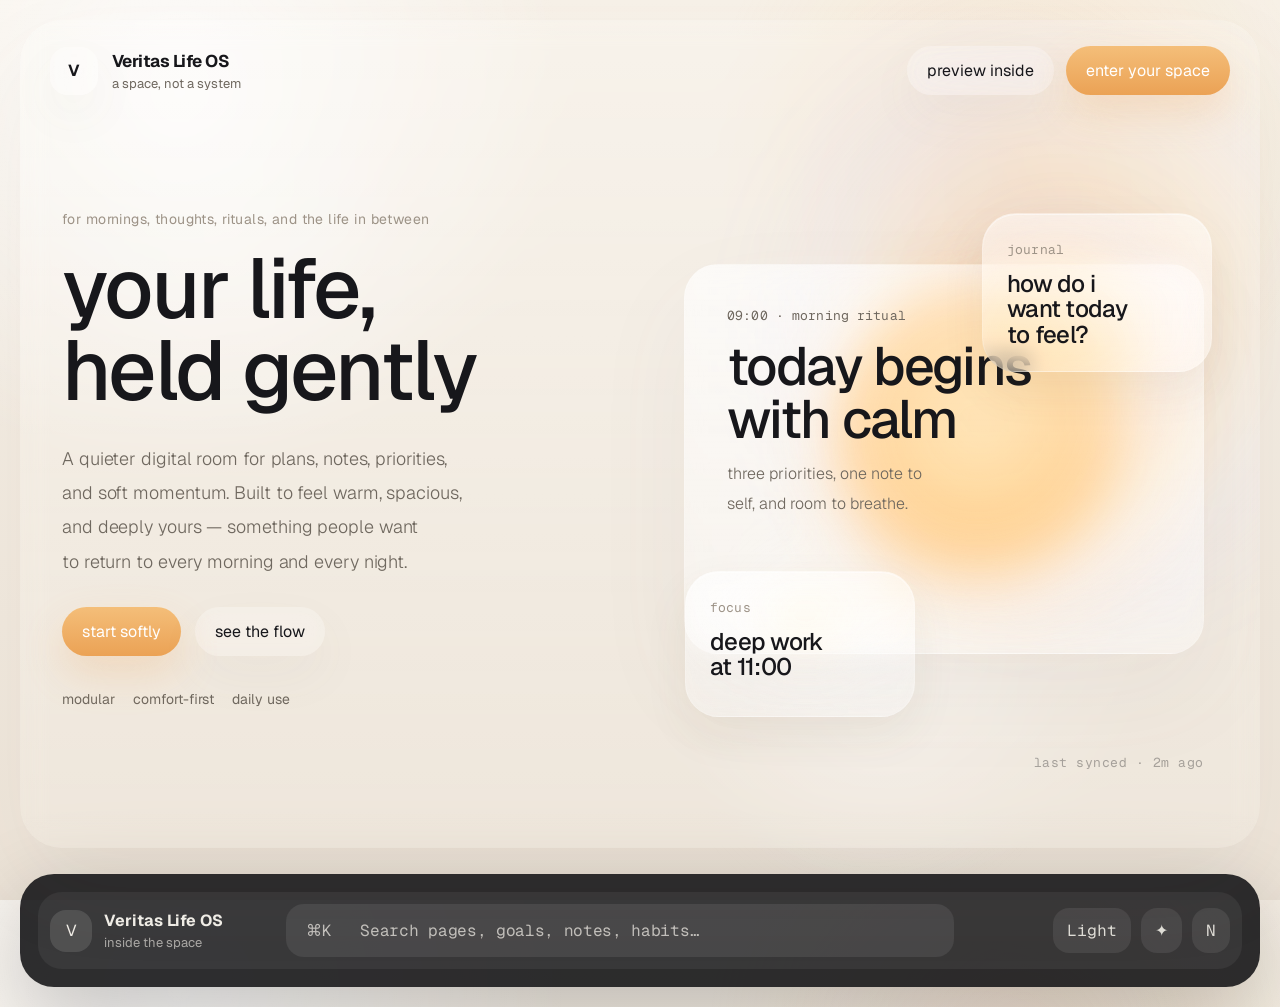
==== commit 116b225f: "Update index.html" ====
--- a/index.html
+++ b/index.html
@@ -6,25 +6,26 @@
   <title>Veritas Life OS — Landing Hero</title>
   <link rel="preconnect" href="https://fonts.googleapis.com">
   <link rel="preconnect" href="https://fonts.gstatic.com" crossorigin>
-  <link href="https://fonts.googleapis.com/css2?family=Inter:wght@400;500;600;700;800&family=JetBrains+Mono:wght@400;500;600&display=swap" rel="stylesheet">
+  <link href="https://fonts.googleapis.com/css2?family=Geist:wght@100..900&family=Geist+Mono:wght@100..900&display=swap" rel="stylesheet">
   <style>
     :root {
-      --font-sans: 'Inter', system-ui, sans-serif;
-      --font-mono: 'JetBrains Mono', ui-monospace, SFMono-Regular, Menlo, monospace;
+      --font-sans: 'Geist', system-ui, sans-serif;
+      --font-mono: 'Geist Mono', ui-monospace, SFMono-Regular, Menlo, monospace;
 
       --bg: #f7f1e8;
       --bg-2: #ede4d8;
-      --paper: rgba(255, 255, 255, 0.58);
-      --paper-soft: rgba(255, 255, 255, 0.40);
+      --paper: rgba(255, 255, 255, 0.20);
+      --paper-soft: rgba(255, 255, 255, 0.12);
       --text: #17171b;
       --muted: #6f685f;
       --soft: #9d9387;
       --amber: #f4be79;
       --amber-deep: #eba255;
       --violet: rgba(164, 152, 255, 0.10);
-      --glass-line: rgba(255,255,255,0.56);
-      --shadow: 0 28px 90px rgba(93, 70, 41, 0.10);
-      --shadow-soft: 0 16px 44px rgba(93, 70, 41, 0.08);
+      --glass-line: rgba(255,255,255,0.14);
+      --shadow: 0 40px 100px rgba(120, 110, 100, 0.06);
+      --shadow-soft: 0 20px 50px rgba(120, 110, 100, 0.05);
+      --shadow-light: 0 40px 100px rgba(120, 110, 100, 0.06);
       --radius-xl: 42px;
       --radius-lg: 34px;
       --radius-md: 24px;
@@ -72,8 +73,8 @@
       border-radius: var(--radius-xl);
       padding: 26px 30px 34px;
       overflow: hidden;
-      background: linear-gradient(180deg, rgba(255,255,255,0.24), rgba(255,255,255,0.12));
-      backdrop-filter: blur(18px);
+      background: linear-gradient(180deg, rgba(255,255,255,0.16), rgba(255,255,255,0.08));
+      backdrop-filter: blur(12px);
       box-shadow: var(--shadow);
     }
 
@@ -113,8 +114,8 @@
       display: grid;
       place-items: center;
       border-radius: 18px;
-      background: rgba(255,255,255,0.42);
-      backdrop-filter: blur(14px);
+      background: rgba(255,255,255,0.18);
+      backdrop-filter: blur(12px);
       box-shadow: var(--shadow-soft);
       font-weight: 700;
       letter-spacing: .02em;
@@ -147,8 +148,8 @@
       font: inherit;
       cursor: pointer;
       color: var(--text);
-      background: rgba(255,255,255,0.42);
-      backdrop-filter: blur(14px);
+      background: rgba(255,255,255,0.18);
+      backdrop-filter: blur(12px);
       box-shadow: var(--shadow-soft);
       transition: transform .22s ease, box-shadow .22s ease, background .22s ease;
       text-decoration: none;
@@ -172,8 +173,8 @@
       position: relative;
       z-index: 3;
       display: grid;
-      grid-template-columns: 1.02fr .98fr;
-      gap: 28px;
+      grid-template-columns: 1fr 1fr;
+      gap: 42px;
       align-items: center;
       min-height: 76vh;
       padding: 34px 4px 0;
@@ -192,21 +193,22 @@
 
     .copy h2 {
       margin: 0;
-      font-size: clamp(64px, 7vw, 112px);
-      line-height: 0.94;
-      letter-spacing: -0.06em;
-      font-weight: 560;
+      font-size: clamp(62px, 6.6vw, 104px);
+      line-height: 0.97;
+      letter-spacing: -0.03em;
+      font-weight: 500;
       max-width: 7.8ch;
       text-wrap: balance;
     }
 
     .sub {
-      margin: 28px 0 0;
-      max-width: 32ch;
+      margin: 30px 0 0;
+      max-width: 34ch;
       color: var(--muted);
-      font-size: 19px;
-      line-height: 1.78;
-      letter-spacing: -0.01em;
+      font-size: 18px;
+      line-height: 1.9;
+      font-weight: 300;
+      letter-spacing: -0.005em;
       text-wrap: balance;
     }
 
@@ -228,7 +230,7 @@
 
     .scene {
       position: relative;
-      min-height: 620px;
+      min-height: 660px;
       display: flex;
       align-items: center;
       justify-content: center;
@@ -278,16 +280,12 @@
 
     .sheet {
       position: absolute;
-      border: 1px solid var(--glass-line);
+      border: 0.5px solid var(--glass-line);
       border-radius: var(--radius-lg);
-      backdrop-filter: blur(42px) saturate(165%);
-      -webkit-backdrop-filter: blur(42px) saturate(165%);
+      backdrop-filter: blur(12px) saturate(130%);
+      -webkit-backdrop-filter: blur(12px) saturate(130%);
       background-clip: padding-box;
-      box-shadow:
-        0 26px 90px rgba(96,72,42,0.10),
-        0 8px 30px rgba(255,255,255,0.18),
-        inset 0 1px 0 rgba(255,255,255,0.72),
-        inset 0 -1px 0 rgba(255,255,255,0.18);
+      box-shadow: var(--shadow-light, 0 40px 100px rgba(120,110,100,0.06));
       will-change: transform;
       transition:
         box-shadow .35s ease,
@@ -311,7 +309,7 @@
     .sheet.main {
       width: min(580px, 92%);
       min-height: 390px;
-      padding: 38px;
+      padding: 42px;
       background: linear-gradient(180deg, rgba(255,255,255,0.62), rgba(255,255,255,0.34));
     }
 
@@ -324,10 +322,10 @@
     }
 
     .sheet.main h3 {
-      margin: 18px 0 14px;
-      font-size: clamp(48px, 4.6vw, 64px);
-      line-height: .94;
-      letter-spacing: -0.065em;
+      margin: 16px 0 14px;
+      font-size: clamp(44px, 4.2vw, 58px);
+      line-height: 0.98;
+      letter-spacing: -0.03em;
       font-weight: 500;
       max-width: 9ch;
       text-wrap: balance;
@@ -335,10 +333,11 @@
 
     .sheet.main p {
       margin: 0;
-      max-width: 34ch;
+      max-width: 36ch;
       color: var(--muted);
-      font-size: 17px;
-      line-height: 1.7;
+      font-size: 16px;
+      line-height: 1.85;
+      font-weight: 300;
       text-wrap: balance;
     }
 
@@ -361,9 +360,9 @@
     .sheet.small strong {
       display: block;
       margin-top: 12px;
-      font-size: 26px;
-      line-height: 1.02;
-      letter-spacing: -0.06em;
+      font-size: 24px;
+      line-height: 1.06;
+      letter-spacing: -0.03em;
       font-weight: 500;
       max-width: 9ch;
       text-wrap: balance;
@@ -389,7 +388,7 @@
     }
 
     .dashboard-tease {
-      margin-top: 18px;
+      margin-top: 26px;
       border-radius: 34px;
       padding: 18px;
       background: rgba(17,17,19,0.88);
@@ -423,7 +422,7 @@
     }
 
     .tease-search {
-      padding: 14px 18px;
+      padding: 16px 20px;
       border-radius: 18px;
       background: rgba(255,255,255,0.08);
       color: rgba(242,239,232,0.72);
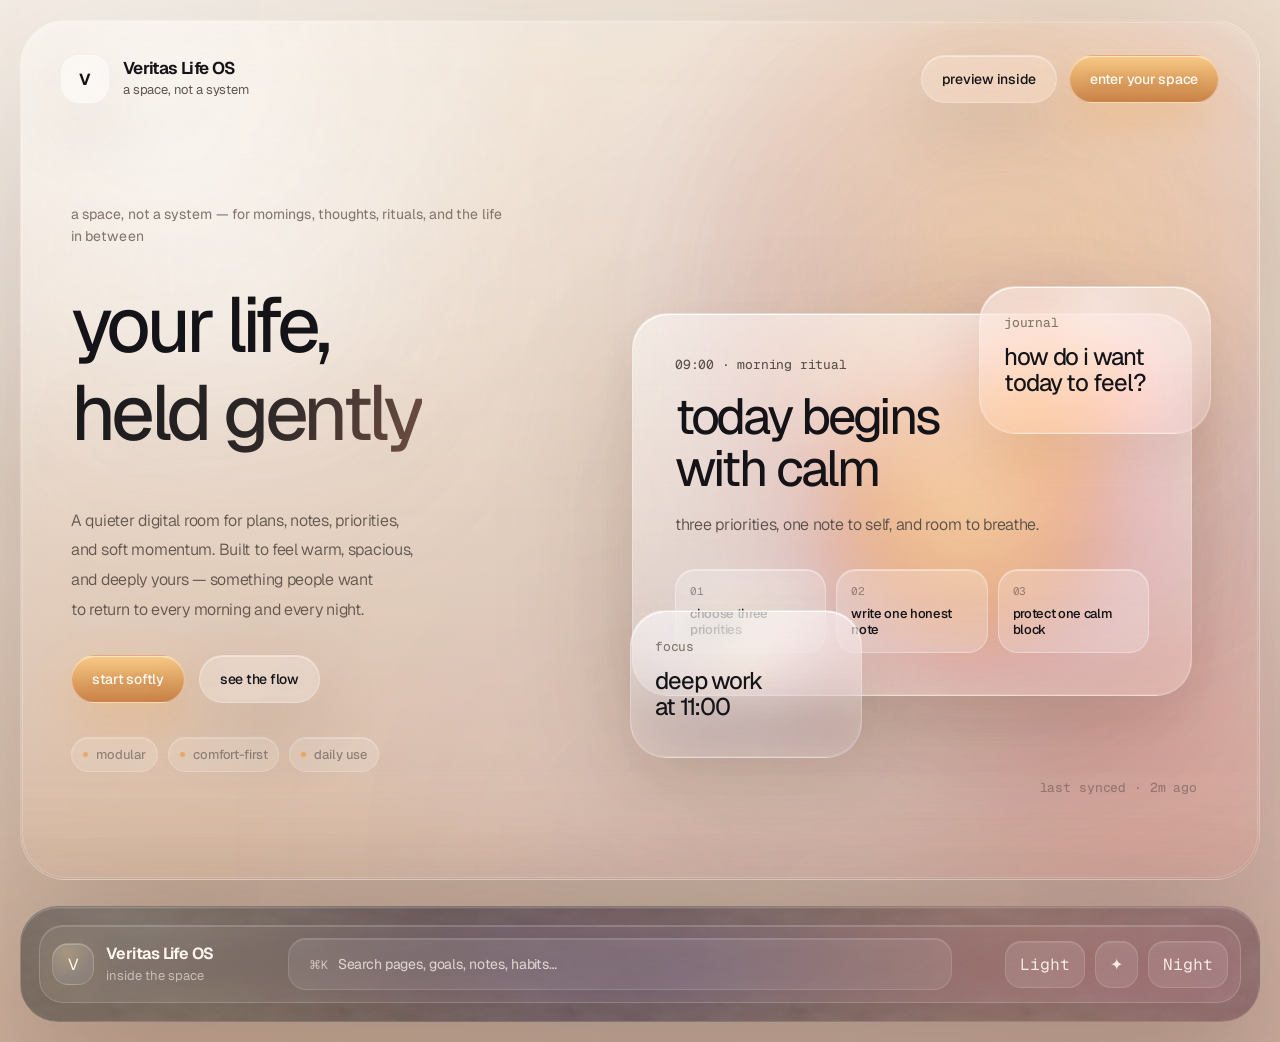
==== commit 093cb2ac: "Update index.html" ====
--- a/index.html
+++ b/index.html
@@ -3,48 +3,60 @@
 <head>
   <meta charset="UTF-8" />
   <meta name="viewport" content="width=device-width, initial-scale=1.0" />
-  <title>Veritas Life OS — Landing Hero</title>
+  <title>Veritas Life OS — A space, not a system</title>
   <link rel="preconnect" href="https://fonts.googleapis.com">
   <link rel="preconnect" href="https://fonts.gstatic.com" crossorigin>
   <link href="https://fonts.googleapis.com/css2?family=Geist:wght@100..900&family=Geist+Mono:wght@100..900&display=swap" rel="stylesheet">
   <style>
     :root {
-      --font-sans: 'Geist', system-ui, sans-serif;
-      --font-mono: 'Geist Mono', ui-monospace, SFMono-Regular, Menlo, monospace;
-
-      --bg: #f7f1e8;
-      --bg-2: #ede4d8;
-      --paper: rgba(255, 255, 255, 0.20);
-      --paper-soft: rgba(255, 255, 255, 0.12);
-      --text: #17171b;
-      --muted: #6f685f;
-      --soft: #9d9387;
-      --amber: #f4be79;
-      --amber-deep: #eba255;
-      --violet: rgba(164, 152, 255, 0.10);
-      --glass-line: rgba(255,255,255,0.14);
-      --shadow: 0 40px 100px rgba(120, 110, 100, 0.06);
-      --shadow-soft: 0 20px 50px rgba(120, 110, 100, 0.05);
-      --shadow-light: 0 40px 100px rgba(120, 110, 100, 0.06);
-      --radius-xl: 42px;
-      --radius-lg: 34px;
+      --font-sans: 'Geist', -apple-system, BlinkMacSystemFont, 'Segoe UI', system-ui, sans-serif;
+      --font-mono: 'Geist Mono', ui-monospace, SFMono-Regular, Menlo, Consolas, monospace;
+
+      --bg: #efe4d8;
+      --bg-2: #deccbd;
+      --bg-3: #cdb09f;
+      --deep: #28211f;
+      --deep-2: #3b2d2f;
+      --text: #141317;
+      --muted: #5a514a;
+      --soft: #82766d;
+      --quiet: rgba(23, 23, 27, 0.42);
+      --amber: #e8b16e;
+      --amber-deep: #c98147;
+      --amber-soft: rgba(232, 177, 110, 0.24);
+      --pink: rgba(204, 121, 132, 0.16);
+      --violet: rgba(126, 112, 196, 0.115);
+      --blue: rgba(124, 171, 255, 0.09);
+      --glass-line: rgba(255,255,255,0.22);
+      --shadow: 0 64px 180px rgba(54, 41, 34, 0.18);
+      --shadow-soft: 0 28px 76px rgba(54, 41, 34, 0.14);
+      --shadow-card:
+        0 60px 140px rgba(60,40,30,0.18),
+        0 20px 50px rgba(120,80,60,0.08),
+        inset 0 1px 0 rgba(255,255,255,0.62);
+      --radius-xl: 46px;
+      --radius-lg: 36px;
       --radius-md: 24px;
+      --ease: cubic-bezier(.2,.8,.2,1);
     }
 
     * { box-sizing: border-box; }
-    html, body { height: 100%; }
-
+    html { min-height: 100%; scroll-behavior: smooth; }
     body {
+      min-height: 100%;
       margin: 0;
       font-family: var(--font-sans);
       color: var(--text);
       background:
-        radial-gradient(circle at 14% 10%, rgba(255,255,255,0.86), transparent 28%),
-        radial-gradient(circle at 80% 16%, rgba(255,196,114,0.18), transparent 25%),
-        radial-gradient(circle at 77% 20%, var(--violet), transparent 18%),
-        radial-gradient(circle at 70% 72%, rgba(255,255,255,0.30), transparent 22%),
-        linear-gradient(180deg, var(--bg) 0%, var(--bg-2) 100%);
+        radial-gradient(circle at 10% 8%, rgba(255,255,255,0.50), transparent 28%),
+        radial-gradient(circle at 83% 11%, rgba(213,145,94,0.20), transparent 30%),
+        radial-gradient(circle at 92% 73%, rgba(204,121,132,0.18), transparent 30%),
+        radial-gradient(circle at 65% 25%, rgba(126,112,196,0.105), transparent 25%),
+        radial-gradient(circle at 14% 94%, rgba(210,174,135,0.22), transparent 31%),
+        linear-gradient(180deg, var(--bg) 0%, var(--bg-2) 54%, var(--bg-3) 100%);
       -webkit-font-smoothing: antialiased;
+      -moz-osx-font-smoothing: grayscale;
+      text-rendering: optimizeLegibility;
       overflow-x: hidden;
     }
 
@@ -54,12 +66,27 @@
       inset: 0;
       pointer-events: none;
       background:
-        radial-gradient(circle at 18% 28%, rgba(255,255,255,0.22), transparent 18%),
-        radial-gradient(circle at 83% 34%, rgba(255,188,82,0.10), transparent 20%),
-        radial-gradient(circle at 68% 80%, rgba(255,255,255,0.18), transparent 18%);
-      filter: blur(16px);
-      opacity: 0.95;
-    }
+        radial-gradient(circle at 18% 28%, rgba(255,255,255,0.28), transparent 17%),
+        radial-gradient(circle at 83% 34%, rgba(255,188,82,0.12), transparent 19%),
+        radial-gradient(circle at 88% 80%, rgba(255,130,158,0.12), transparent 18%),
+        radial-gradient(circle at 68% 80%, rgba(255,255,255,0.20), transparent 18%);
+      filter: blur(18px);
+      opacity: 0.72;
+      z-index: 0;
+    }
+
+    body::after {
+      content: "";
+      position: fixed;
+      inset: 0;
+      pointer-events: none;
+      z-index: 0;
+      opacity: 0.16;
+      mix-blend-mode: soft-light;
+      background-image: url("data:image/svg+xml,%3Csvg viewBox='0 0 256 256' xmlns='http://www.w3.org/2000/svg'%3E%3Cfilter id='noise'%3E%3CfeTurbulence type='fractalNoise' baseFrequency='0.72' numOctaves='4' stitchTiles='stitch'/%3E%3C/filter%3E%3Crect width='100%25' height='100%25' filter='url(%23noise)' opacity='0.38'/%3E%3C/svg%3E");
+    }
+
+    ::selection { background: rgba(246,194,126,.42); color: var(--text); }
 
     .page {
       position: relative;
@@ -69,31 +96,82 @@
 
     .hero {
       position: relative;
-      min-height: 92vh;
+      min-height: calc(100vh - 40px);
       border-radius: var(--radius-xl);
-      padding: 26px 30px 34px;
+      padding: 34px 40px 38px;
       overflow: hidden;
-      background: linear-gradient(180deg, rgba(255,255,255,0.16), rgba(255,255,255,0.08));
-      backdrop-filter: blur(12px);
-      box-shadow: var(--shadow);
+      background:
+        linear-gradient(180deg, rgba(255,255,255,0.115), rgba(255,255,255,0.035)),
+        radial-gradient(circle at 11% 8%, rgba(255,255,255,0.18), transparent 34%),
+        radial-gradient(circle at 82% 72%, rgba(118, 74, 62, 0.105), transparent 43%),
+        linear-gradient(135deg, rgba(255,255,255,0.08), rgba(96,72,58,0.035));
+      border: 1px solid rgba(255,255,255,0.14);
+      backdrop-filter: blur(20px) saturate(126%);
+      -webkit-backdrop-filter: blur(20px) saturate(126%);
+      box-shadow: var(--shadow), inset 0 -1px 0 rgba(74,49,38,.055);
+    }
+
+    .hero::before {
+      content: "";
+      position: absolute;
+      inset: 1px;
+      border-radius: calc(var(--radius-xl) - 1px);
+      border: 1px solid rgba(255,255,255,0.18);
+      pointer-events: none;
+      z-index: 2;
     }
 
     .hero::after {
       content: "";
       position: absolute;
-      right: -110px;
-      top: 0;
-      width: 620px;
-      height: 620px;
+      right: -150px;
+      top: -54px;
+      width: 720px;
+      height: 720px;
       border-radius: 50%;
-      background: radial-gradient(circle, rgba(255,216,160,0.22), rgba(255,172,92,0.10) 30%, rgba(255,255,255,0.10) 48%, rgba(173,160,255,0.06) 58%, transparent 72%);
-      filter: blur(34px);
-      pointer-events: none;
+      background:
+        radial-gradient(circle at 42% 38%, rgba(232,190,139,0.24), rgba(202,132,82,0.11) 33%, rgba(193,112,125,0.09) 45%, rgba(126,112,196,0.075) 60%, transparent 74%);
+      filter: blur(42px);
+      pointer-events: none;
+      z-index: 1;
+    }
+
+    .dream-haze {
+      position: absolute;
+      inset: -18% -10%;
+      pointer-events: none;
+      z-index: 1;
+      background:
+        radial-gradient(circle at 24% 36%, rgba(255,255,255,0.22), transparent 24%),
+        radial-gradient(circle at 72% 38%, rgba(255,183,132,0.12), transparent 30%),
+        radial-gradient(circle at 86% 58%, rgba(255,142,166,0.10), transparent 34%),
+        radial-gradient(circle at 52% 84%, rgba(166,154,255,0.07), transparent 38%);
+      filter: blur(28px);
+      opacity: .86;
+      animation: dreamFloat 20s ease-in-out infinite alternate;
+    }
+
+    .bottom-fade {
+      position: absolute;
+      left: 0; right: 0; bottom: 0;
+      height: 150px;
+      pointer-events: none;
+      z-index: 1;
+      background:
+        linear-gradient(180deg, transparent 0%, rgba(198,174,153,0.055) 56%, rgba(183,151,129,0.105) 100%),
+        radial-gradient(ellipse at 12% 112%, rgba(122,84,60,0.055), transparent 42%),
+        radial-gradient(ellipse at 88% 108%, rgba(184,105,118,0.09), transparent 48%);
+      mask-image: linear-gradient(180deg, transparent 0%, black 42%);
+    }
+
+    @keyframes dreamFloat {
+      from { transform: translate3d(-1.2%, -.8%, 0) scale(1); }
+      to { transform: translate3d(1.2%, .8%, 0) scale(1.025); }
     }
 
     .topbar {
       position: relative;
-      z-index: 3;
+      z-index: 4;
       display: flex;
       align-items: center;
       justify-content: space-between;
@@ -108,133 +186,236 @@
       color: inherit;
     }
 
+    .brand-mark,
+    .tease-mark {
+      position: relative;
+      overflow: hidden;
+    }
+
+    .brand-mark::after,
+    .tease-mark::after {
+      content: "";
+      position: absolute;
+      inset: -35%;
+      background: linear-gradient(120deg, transparent 35%, rgba(255,255,255,.45), transparent 65%);
+      transform: translateX(-90%) rotate(12deg);
+      transition: transform .85s var(--ease);
+    }
+
+    .brand:hover .brand-mark::after,
+    .tease-brand:hover .tease-mark::after { transform: translateX(90%) rotate(12deg); }
+
     .brand-mark {
       width: 48px;
       height: 48px;
       display: grid;
       place-items: center;
       border-radius: 18px;
-      background: rgba(255,255,255,0.18);
-      backdrop-filter: blur(12px);
+      background: rgba(255,255,255,0.22);
+      border: 1px solid rgba(255,255,255,0.24);
+      backdrop-filter: blur(16px) saturate(140%);
+      -webkit-backdrop-filter: blur(16px) saturate(140%);
       box-shadow: var(--shadow-soft);
       font-weight: 700;
-      letter-spacing: .02em;
+      letter-spacing: -0.025em;
       color: inherit;
     }
 
-    .brand-copy h1 {
+    .brand-title {
       margin: 0;
       font-size: 17px;
-      font-weight: 700;
-      letter-spacing: -0.03em;
+      font-weight: 650;
+      letter-spacing: -0.038em;
+      line-height: 1.05;
     }
 
     .brand-copy p {
-      margin: 3px 0 0;
+      margin: 4px 0 0;
       color: var(--muted);
       font-size: 13px;
-    }
-
-    .hero-actions {
+      font-weight: 380;
+      letter-spacing: -0.012em;
+    }
+
+    .hero-actions,
+    .cta-row {
       display: flex;
       gap: 12px;
       flex-wrap: wrap;
     }
 
     .pill {
-      border: none;
+      position: relative;
+      isolation: isolate;
+      overflow: hidden;
+      border: 1px solid rgba(255,255,255,0.24);
       border-radius: 999px;
       padding: 14px 20px;
       font: inherit;
+      font-size: 14px;
+      font-weight: 500;
+      letter-spacing: -0.018em;
       cursor: pointer;
       color: var(--text);
-      background: rgba(255,255,255,0.18);
-      backdrop-filter: blur(12px);
-      box-shadow: var(--shadow-soft);
-      transition: transform .22s ease, box-shadow .22s ease, background .22s ease;
+      background: rgba(255,255,255,0.20);
+      backdrop-filter: blur(16px) saturate(135%);
+      -webkit-backdrop-filter: blur(16px) saturate(135%);
+      box-shadow: var(--shadow-soft), inset 0 1px 0 rgba(255,255,255,0.42);
+      transition: transform .25s var(--ease), box-shadow .25s var(--ease), background .25s var(--ease), border-color .25s var(--ease), outline-color .2s var(--ease);
       text-decoration: none;
       display: inline-flex;
       align-items: center;
       justify-content: center;
+      min-height: 46px;
+    }
+
+    .pill::before {
+      content: "";
+      position: absolute;
+      inset: 0;
+      z-index: -1;
+      background: radial-gradient(circle at 50% 0%, rgba(255,255,255,.45), transparent 62%);
+      opacity: 0;
+      transition: opacity .25s var(--ease);
     }
 
     .pill:hover {
-      transform: translateY(-1px);
-      box-shadow: 0 18px 42px rgba(93,70,41,0.10);
+      transform: translateY(-2px);
+      border-color: rgba(255,255,255,0.36);
+      background: rgba(255,255,255,0.30);
+      box-shadow: 0 20px 48px rgba(93,70,41,0.12), inset 0 1px 0 rgba(255,255,255,0.55);
+    }
+
+    .pill:hover::before { opacity: 1; }
+
+    .pill:focus-visible,
+    .brand:focus-visible {
+      outline: 2px solid rgba(232,177,110,0.92);
+      outline-offset: 4px;
     }
 
     .pill.primary {
-      background: linear-gradient(180deg, var(--amber), var(--amber-deep));
-      color: white;
-      box-shadow: 0 18px 40px rgba(238,165,84,0.24);
-    }
+      border-color: rgba(255,255,255,0.34);
+      background: linear-gradient(180deg, #f8ca88 0%, var(--amber) 34%, var(--amber-deep) 100%);
+      color: #fffaf2;
+      text-shadow: 0 1px 10px rgba(110,57,0,0.16);
+      box-shadow: 0 20px 46px rgba(238,165,84,0.30), inset 0 1px 0 rgba(255,255,255,0.46);
+    }
+
+    .pill.primary:hover { box-shadow: 0 28px 58px rgba(238,165,84,0.36), inset 0 1px 0 rgba(255,255,255,0.52); }
 
     .stage {
       position: relative;
       z-index: 3;
       display: grid;
-      grid-template-columns: 1fr 1fr;
-      gap: 42px;
+      grid-template-columns: minmax(0, .86fr) minmax(500px, 1.14fr);
+      gap: clamp(44px, 6.2vw, 96px);
       align-items: center;
-      min-height: 76vh;
-      padding: 34px 4px 0;
+      min-height: calc(100vh - 164px);
+      padding: 48px 0 10px;
     }
 
     .copy {
-      padding-left: 8px;
+      padding-left: clamp(2px, 1vw, 10px);
+      transform: translateY(-2px);
     }
 
     .whisper {
-      margin: 0 0 20px;
+      margin: 0 0 22px;
+      max-width: 48ch;
       color: var(--soft);
       font-size: 14px;
-      letter-spacing: .03em;
-    }
-
-    .copy h2 {
+      font-weight: 420;
+      letter-spacing: 0.005em;
+      line-height: 1.55;
+    }
+
+    .hero-title {
       margin: 0;
-      font-size: clamp(62px, 6.6vw, 104px);
-      line-height: 0.97;
-      letter-spacing: -0.03em;
-      font-weight: 500;
-      max-width: 7.8ch;
+      font-size: clamp(58px, 6.08vw, 98px);
+      line-height: 1.1;
+      letter-spacing: -0.058em;
+      font-weight: 440;
+      max-width: 8.9ch;
+      padding: 0.16em 0.08em 0.24em 0;
+      overflow: visible;
       text-wrap: balance;
+      font-feature-settings: "ss01" 1, "kern" 1;
+      transform: translateZ(0);
+    }
+
+    .hero-title .soft-word {
+      display: inline-block;
+      line-height: 1.16;
+      padding: 0 .025em .14em 0;
+      background:
+        linear-gradient(105deg, #17171b 0%, #2f2928 31%, #704f43 55%, #a87563 72%, #d4a997 88%, #17171b 100%);
+      background-size: 190% 100%;
+      -webkit-background-clip: text;
+      background-clip: text;
+      color: transparent;
+      animation: textGlow 14s ease-in-out infinite;
+      filter: drop-shadow(0 22px 38px rgba(116, 76, 62, 0.075));
+    }
+
+    @keyframes textGlow {
+      0%, 100% { background-position: 0% 50%; }
+      50% { background-position: 100% 50%; }
     }
 
     .sub {
-      margin: 30px 0 0;
-      max-width: 34ch;
-      color: var(--muted);
-      font-size: 18px;
-      line-height: 1.9;
-      font-weight: 300;
-      letter-spacing: -0.005em;
+      margin: 18px 0 0;
+      max-width: 38ch;
+      color: rgba(70,61,55,0.82);
+      font-size: clamp(16px, 1.22vw, 17.5px);
+      line-height: 1.86;
+      font-weight: 350;
+      letter-spacing: -0.018em;
       text-wrap: balance;
     }
 
-    .cta-row {
-      display: flex;
-      gap: 14px;
-      flex-wrap: wrap;
-      margin-top: 28px;
-    }
+    .cta-row { margin-top: 30px; gap: 14px; }
 
     .micro-lines {
       display: flex;
-      gap: 18px;
+      gap: 10px;
       flex-wrap: wrap;
       margin-top: 34px;
-      color: var(--muted);
-      font-size: 14px;
+      color: var(--quiet);
+      font-size: 13px;
+      font-weight: 460;
+      letter-spacing: -0.01em;
+    }
+
+    .micro-lines span {
+      display: inline-flex;
+      align-items: center;
+      gap: 8px;
+      padding: 8px 11px;
+      border-radius: 999px;
+      background: rgba(255,255,255,0.16);
+      border: 1px solid rgba(255,255,255,0.18);
+      box-shadow: inset 0 1px 0 rgba(255,255,255,0.24);
+    }
+
+    .micro-lines span::before {
+      content: "";
+      width: 5px;
+      height: 5px;
+      border-radius: 999px;
+      background: rgba(235,162,85,.78);
+      box-shadow: 0 0 16px rgba(235,162,85,.45);
     }
 
     .scene {
       position: relative;
-      min-height: 660px;
+      min-height: 620px;
       display: flex;
       align-items: center;
       justify-content: center;
       user-select: none;
+      perspective: 1200px;
+      transform: translateY(14px);
     }
 
     .orb {
@@ -242,174 +423,296 @@
       border-radius: 50%;
       pointer-events: none;
       filter: blur(18px);
-      transition: transform .35s ease-out;
-      z-index: 1;
+      transition: transform .42s var(--ease);
+      z-index: 1;
+      will-change: transform;
     }
 
     .orb.a {
-      width: 260px;
-      height: 260px;
-      right: 28px;
-      top: 72px;
-      background: radial-gradient(circle, rgba(255,216,164,0.24), rgba(255,171,86,0.18) 24%, rgba(255,255,255,0.10) 44%, rgba(158,146,255,0.08) 58%, transparent 72%);
+      width: 280px;
+      height: 280px;
+      right: 26px;
+      top: 68px;
+      background: radial-gradient(circle, rgba(255,220,170,0.27), rgba(255,171,86,0.18) 24%, rgba(255,151,170,0.10) 42%, rgba(158,146,255,0.09) 59%, transparent 74%);
     }
 
     .orb.b {
-      width: 180px;
-      height: 180px;
-      left: 54px;
-      bottom: 78px;
-      background: radial-gradient(circle, rgba(255,230,186,0.22), rgba(255,255,255,0.08) 44%, transparent 72%);
+      width: 190px;
+      height: 190px;
+      left: 42px;
+      bottom: 74px;
+      background: radial-gradient(circle, rgba(255,230,186,0.24), rgba(255,255,255,0.10) 44%, rgba(132,170,255,.05) 58%, transparent 74%);
     }
 
     .flow-blob {
       position: absolute;
-      width: 320px;
-      height: 320px;
-      right: 72px;
-      top: 154px;
+      width: 360px;
+      height: 360px;
+      right: 52px;
+      top: 150px;
       border-radius: 50%;
-      background: radial-gradient(circle at 45% 45%, rgba(255,208,138,0.95) 0%, rgba(255,175,84,0.88) 42%, rgba(255,197,129,0.42) 60%, rgba(255,255,255,0.08) 72%, rgba(255,255,255,0) 78%);
-      filter: blur(20px);
-      opacity: .96;
-      pointer-events: none;
-      z-index: 1;
-      box-shadow: 0 0 80px rgba(255,186,96,0.24);
-      transition: transform .4s ease-out;
+      background: radial-gradient(circle at 45% 45%, rgba(232,190,130,0.74) 0%, rgba(213,139,78,0.56) 38%, rgba(193,112,125,0.20) 55%, rgba(255,255,255,0.07) 70%, rgba(255,255,255,0) 80%);
+      filter: blur(26px);
+      opacity: .88;
+      pointer-events: none;
+      z-index: 1;
+      box-shadow: 0 0 110px rgba(186,119,74,0.20);
+      transition: transform .46s var(--ease);
+      animation: breathe 9s ease-in-out infinite;
+      will-change: transform;
+    }
+
+    @keyframes breathe {
+      0%, 100% { scale: 1; opacity: .9; }
+      50% { scale: 1.035; opacity: .98; }
     }
 
     .sheet {
       position: absolute;
       border: 0.5px solid var(--glass-line);
       border-radius: var(--radius-lg);
-      backdrop-filter: blur(12px) saturate(130%);
-      -webkit-backdrop-filter: blur(12px) saturate(130%);
+      backdrop-filter: blur(20px) saturate(142%);
+      -webkit-backdrop-filter: blur(20px) saturate(142%);
       background-clip: padding-box;
-      box-shadow: var(--shadow-light, 0 40px 100px rgba(120,110,100,0.06));
+      box-shadow: var(--shadow-card);
       will-change: transform;
-      transition:
-        box-shadow .35s ease,
-        transform .08s linear;
+      transition: box-shadow .35s var(--ease), transform .25s var(--ease), border-color .35s var(--ease), background .35s var(--ease);
       z-index: 3;
+      overflow: hidden;
+      touch-action: none;
+    }
+
+    .sheet::before {
+      content: "";
+      position: absolute;
+      inset: 0;
+      pointer-events: none;
+      background:
+        radial-gradient(circle at var(--mx, 50%) var(--my, 12%), rgba(255,255,255,.62), transparent 34%),
+        linear-gradient(180deg, rgba(255,255,255,.22), transparent 38%);
+      opacity: .42;
+      transition: opacity .25s var(--ease);
+    }
+
+    .sheet::after {
+      content: "";
+      position: absolute;
+      inset: 0;
+      pointer-events: none;
+      border-radius: inherit;
+      box-shadow: inset 0 1px 0 rgba(255,255,255,0.76), inset 0 -1px 0 rgba(255,255,255,0.14);
     }
 
     .sheet:hover {
+      border-color: rgba(255,255,255,0.34);
       box-shadow:
-        0 32px 90px rgba(96,72,42,0.14),
-        0 12px 30px rgba(255,255,255,0.18),
-        inset 0 1px 0 rgba(255,255,255,0.72);
-    }
-
-    .sheet.settle {
-      transition:
-        transform .65s cubic-bezier(0.22, 1, 0.36, 1),
-        box-shadow .35s ease;
-    }
+        0 44px 120px rgba(96,72,42,0.17),
+        0 14px 34px rgba(255,255,255,0.22),
+        inset 0 1px 0 rgba(255,255,255,0.78);
+    }
+
+    .sheet:hover::before { opacity: .68; }
+    .sheet.settle { transition: transform .72s cubic-bezier(0.22, 1, 0.36, 1), box-shadow .35s var(--ease); }
 
     .sheet.main {
-      width: min(580px, 92%);
-      min-height: 390px;
+      width: min(560px, 92%);
+      min-height: 370px;
       padding: 42px;
-      background: linear-gradient(180deg, rgba(255,255,255,0.62), rgba(255,255,255,0.34));
+      background: linear-gradient(180deg, rgba(255,255,255,0.48), rgba(245,238,230,0.22));
     }
 
     .sheet.main .time,
     .system-whisper {
+      position: relative;
+      z-index: 1;
       color: var(--muted);
       font-size: 13px;
-      letter-spacing: .01em;
+      font-weight: 450;
+      letter-spacing: -0.015em;
       font-family: var(--font-mono);
     }
 
-    .sheet.main h3 {
-      margin: 16px 0 14px;
-      font-size: clamp(44px, 4.2vw, 58px);
-      line-height: 0.98;
-      letter-spacing: -0.03em;
-      font-weight: 500;
-      max-width: 9ch;
+    .sheet.main h2 {
+      position: relative;
+      z-index: 1;
+      margin: 18px 0 16px;
+      font-size: clamp(43px, 3.95vw, 56px);
+      line-height: 1.02;
+      letter-spacing: -0.055em;
+      font-weight: 430;
+      max-width: 9.4ch;
       text-wrap: balance;
     }
 
     .sheet.main p {
+      position: relative;
+      z-index: 1;
       margin: 0;
       max-width: 36ch;
       color: var(--muted);
       font-size: 16px;
-      line-height: 1.85;
-      font-weight: 300;
+      line-height: 1.82;
+      font-weight: 350;
+      letter-spacing: -0.018em;
       text-wrap: balance;
     }
 
+    .ritual-row {
+      position: relative;
+      z-index: 1;
+      display: grid;
+      grid-template-columns: repeat(3, 1fr);
+      gap: 10px;
+      margin-top: 30px;
+    }
+
+    .ritual-chip {
+      min-height: 74px;
+      padding: 14px 14px 13px;
+      border-radius: 20px;
+      background: rgba(255,255,255,.22);
+      border: 1px solid rgba(255,255,255,.30);
+      box-shadow: inset 0 1px 0 rgba(255,255,255,.40);
+    }
+
+    .ritual-chip span {
+      display: block;
+      color: var(--quiet);
+      font-family: var(--font-mono);
+      font-size: 11px;
+      letter-spacing: -0.025em;
+      margin-bottom: 8px;
+    }
+
+    .ritual-chip strong {
+      display: block;
+      font-size: 13px;
+      font-weight: 520;
+      letter-spacing: -0.025em;
+      line-height: 1.25;
+    }
+
     .sheet.small {
-      width: 230px;
-      min-height: 146px;
+      width: 232px;
+      min-height: 148px;
       padding: 24px;
-      background: linear-gradient(180deg, rgba(255,255,255,0.52), rgba(255,255,255,0.30));
-      box-shadow: 0 18px 44px rgba(96,72,42,0.08), inset 0 1px 0 rgba(255,255,255,0.48);
+      background: linear-gradient(180deg, rgba(255,255,255,0.43), rgba(244,235,226,0.22));
+      box-shadow: 0 22px 54px rgba(96,72,42,0.105), inset 0 1px 0 rgba(255,255,255,0.58);
       z-index: 4;
     }
 
     .sheet.small span {
+      position: relative;
+      z-index: 1;
       color: var(--soft);
       font-size: 13px;
-      letter-spacing: .01em;
+      font-weight: 450;
+      letter-spacing: -0.015em;
       font-family: var(--font-mono);
     }
 
     .sheet.small strong {
+      position: relative;
+      z-index: 1;
       display: block;
       margin-top: 12px;
       font-size: 24px;
-      line-height: 1.06;
-      letter-spacing: -0.03em;
-      font-weight: 500;
+      line-height: 1.07;
+      letter-spacing: -0.046em;
+      font-weight: 440;
       max-width: 9ch;
       text-wrap: balance;
     }
 
-    .sheet.top {
-      top: 84px;
-      right: 14px;
-    }
-
-    .sheet.bottom {
-      left: 24px;
-      bottom: 72px;
-    }
+    .sheet.top { top: 92px; right: 8px; }
+    .sheet.bottom { left: 26px; bottom: 56px; }
 
     .system-whisper {
       position: absolute;
       right: 22px;
       bottom: 18px;
-      color: rgba(23,23,27,0.34);
-      letter-spacing: .04em;
+      color: rgba(23,23,27,0.32);
+      letter-spacing: -0.01em;
       z-index: 2;
     }
 
     .dashboard-tease {
+      position: relative;
       margin-top: 26px;
-      border-radius: 34px;
+      border-radius: 38px;
       padding: 18px;
-      background: rgba(17,17,19,0.88);
-      box-shadow: 0 30px 90px rgba(0,0,0,0.24);
-      color: #f2efe8;
+      overflow: hidden;
+      background:
+        radial-gradient(circle at 8% -8%, rgba(255,255,255,0.18), transparent 28%),
+        radial-gradient(circle at 79% -18%, rgba(232,177,110,0.18), transparent 38%),
+        radial-gradient(circle at 96% 115%, rgba(183,103,116,0.18), transparent 38%),
+        radial-gradient(circle at 42% 78%, rgba(126,112,196,0.15), transparent 44%),
+        linear-gradient(135deg, rgba(48,42,39,0.74), rgba(69,55,55,0.68) 48%, rgba(91,65,62,0.62));
+      border: 1px solid rgba(255,255,255,0.14);
+      backdrop-filter: blur(32px) saturate(132%);
+      -webkit-backdrop-filter: blur(32px) saturate(132%);
+      box-shadow:
+        0 42px 126px rgba(52,37,33,0.25),
+        0 2px 0 rgba(255,255,255,0.065) inset,
+        inset 0 1px 0 rgba(255,255,255,0.14);
+      color: #fff8ef;
+    }
+
+    .dashboard-tease::before {
+      content: "";
+      position: absolute;
+      inset: 0;
+      pointer-events: none;
+      background:
+        linear-gradient(120deg, rgba(255,255,255,.11), transparent 42%),
+        url("data:image/svg+xml,%3Csvg viewBox='0 0 360 180' xmlns='http://www.w3.org/2000/svg'%3E%3Cfilter id='f'%3E%3CfeTurbulence type='fractalNoise' baseFrequency='.018 .045' numOctaves='3' seed='8'/%3E%3CfeColorMatrix type='saturate' values='0'/%3E%3C/filter%3E%3Crect width='360' height='180' filter='url(%23f)' opacity='.34'/%3E%3C/svg%3E");
+      mix-blend-mode: soft-light;
+      opacity: .7;
+    }
+
+    .dashboard-tease::after {
+      content: "";
+      position: absolute;
+      inset: -45% -20%;
+      pointer-events: none;
+      background:
+        conic-gradient(from 180deg at 50% 50%, transparent 0 16%, rgba(255,199,122,.10) 22%, transparent 30%, rgba(255,142,166,.10) 45%, transparent 60%, rgba(165,152,255,.10) 74%, transparent 100%);
+      filter: blur(28px);
+      opacity: .75;
+      animation: crystalDrift 18s ease-in-out infinite alternate;
+    }
+
+    @keyframes crystalDrift {
+      from { transform: translate3d(-2%, -1%, 0) rotate(-3deg); }
+      to { transform: translate3d(2%, 1%, 0) rotate(4deg); }
     }
 
     .tease-bar {
+      position: relative;
+      z-index: 1;
       display: grid;
-      grid-template-columns: 220px 1fr 260px;
+      grid-template-columns: minmax(190px, 220px) minmax(260px, 1fr) minmax(190px, 260px);
       gap: 16px;
       align-items: center;
       padding: 12px;
-      background: rgba(255,255,255,0.06);
+      background: rgba(255,255,255,0.078);
+      border: 1px solid rgba(255,255,255,0.17);
       border-radius: 24px;
+      backdrop-filter: blur(20px) saturate(150%);
+      -webkit-backdrop-filter: blur(20px) saturate(150%);
+      box-shadow: inset 0 1px 0 rgba(255,255,255,0.16), 0 18px 46px rgba(30,20,18,0.08);
     }
 
     .tease-brand {
       display: flex;
       align-items: center;
       gap: 12px;
+      min-width: 0;
+    }
+
+    .tease-brand strong {
+      font-weight: 650;
+      letter-spacing: -0.035em;
     }
 
     .tease-mark {
@@ -418,16 +721,33 @@
       border-radius: 16px;
       display: grid;
       place-items: center;
-      background: rgba(255,255,255,0.12);
+      background: radial-gradient(circle at 35% 24%, rgba(255,222,170,0.32), rgba(255,255,255,0.13) 58%, rgba(255,255,255,0.08));
+      border: 1px solid rgba(255,255,255,0.16);
+      box-shadow: 0 0 34px rgba(246,194,126,0.18), inset 0 1px 0 rgba(255,255,255,0.24);
+      flex: 0 0 auto;
     }
 
     .tease-search {
       padding: 16px 20px;
       border-radius: 18px;
-      background: rgba(255,255,255,0.08);
-      color: rgba(242,239,232,0.72);
+      background: rgba(255,255,255,0.086);
+      border: 1px solid rgba(255,255,255,0.13);
+      color: rgba(255,248,239,0.74);
+      font-family: var(--font-sans);
+      font-size: 14px;
+      font-weight: 420;
+      letter-spacing: -0.01em;
+      box-shadow: inset 0 1px 0 rgba(255,255,255,0.12);
+      white-space: nowrap;
+      overflow: hidden;
+      text-overflow: ellipsis;
+    }
+
+    .kbd {
       font-family: var(--font-mono);
-      letter-spacing: -0.02em;
+      font-size: 12px;
+      color: rgba(255,248,239,0.62);
+      margin-right: 10px;
     }
 
     .tease-right {
@@ -440,109 +760,141 @@
     .tiny-chip {
       padding: 12px 14px;
       border-radius: 16px;
-      background: rgba(255,255,255,0.08);
-      color: rgba(242,239,232,0.9);
+      background: rgba(255,255,255,0.10);
+      border: 1px solid rgba(255,255,255,0.13);
+      color: rgba(255,248,239,0.9);
       font-family: var(--font-mono);
-    }
-
-    @media (max-width: 1100px){
-      .stage{grid-template-columns:1fr; gap:8px; min-height:auto}
-      .copy h2{max-width:8.5ch}
-      .scene{min-height:520px}
-      .tease-bar{grid-template-columns:1fr}
-      .tease-right{justify-content:flex-start}
+      box-shadow: inset 0 1px 0 rgba(255,255,255,0.10);
+    }
+
+    @media (max-width: 1120px){
+      .stage{grid-template-columns:1fr; gap:8px; min-height:auto; padding-top: 52px;}
+      .copy{transform:none;}
+      .hero-title{max-width:8.6ch;}
+      .scene{min-height:540px; transform:none;}
+    }
+
+    @media (max-width: 980px) {
+      .tease-bar{grid-template-columns:1fr; gap:12px;}
+      .tease-right{justify-content:flex-start;}
+      .tease-search{white-space: normal;}
     }
 
     @media (max-width: 720px){
-      .page{padding:14px}
-      .hero{padding:18px 18px 24px; border-radius:28px}
-      .topbar{flex-direction:column; align-items:stretch}
-      .copy h2{font-size: clamp(54px, 16vw, 84px)}
-      .sub{font-size:16px; max-width:100%}
-      .scene{min-height:460px}
-      .sheet.main{min-height:280px; padding:24px}
-      .sheet.main h3{font-size:40px}
-      .sheet.small{width:180px; min-height:116px}
-      .dashboard-tease{display:none}
+      .page{padding:14px;}
+      .hero{padding:20px 20px 26px; border-radius:30px; min-height:auto;}
+      .topbar{flex-direction:column; align-items:stretch;}
+      .brand-mark{width:44px;height:44px;border-radius:16px;}
+      .hero-actions .pill{flex:1;}
+      .hero-title{font-size: clamp(49px, 14vw, 76px); line-height: 1.12; letter-spacing: -.056em; max-width: 9ch; padding-bottom:.30em;}
+      .hero-title .soft-word{line-height:1.16; padding-bottom:.16em;}
+      .whisper{font-size:13px; margin-top:8px;}
+      .sub{font-size:16px; max-width:100%; line-height:1.72;}
+      .scene{min-height:490px; margin-top: 4px; transform:none;}
+      .sheet.main{width: min(360px, 94%); min-height:315px; padding:26px; border-radius:30px;}
+      .sheet.main h2{font-size:42px; line-height:1.03;}
+      .ritual-row{grid-template-columns:1fr; gap:8px; margin-top:22px;}
+      .ritual-chip{min-height:auto; padding:11px 13px;}
+      .sheet.small{width:178px; min-height:116px; padding:18px; border-radius:26px;}
+      .sheet.small strong{font-size:19px;}
+      .sheet.top{right:-4px; top:70px;}
+      .sheet.bottom{left:4px; bottom:38px;}
+      .flow-blob{width:280px; height:280px; right:20px; top:128px;}
+      .orb.a{right: 0; top: 58px;}
+      .orb.b{left: 0; bottom: 62px;}
+      .system-whisper{display:none;}
+      .dashboard-tease{display:none;}
+    }
+
+    @media (prefers-reduced-motion: reduce){
+      *, *::before, *::after { animation-duration: .001ms !important; animation-iteration-count: 1 !important; scroll-behavior: auto !important; transition-duration: .001ms !important; }
     }
   </style>
 </head>
 <body>
   <div class="page">
-    <section class="hero">
+    <section class="hero" aria-labelledby="hero-title">
+      <div class="dream-haze" aria-hidden="true"></div>
+      <div class="bottom-fade" aria-hidden="true"></div>
+
       <div class="topbar">
-        <a class="brand" href="index.html" aria-label="Go to landing page">
-          <div class="brand-mark">V</div>
+        <a class="brand" href="index.html" aria-label="Veritas Life OS home">
+          <div class="brand-mark" aria-hidden="true">V</div>
           <div class="brand-copy">
-            <h1>Veritas Life OS</h1>
+            <div class="brand-title">Veritas Life OS</div>
             <p>a space, not a system</p>
           </div>
         </a>
 
-        <div class="hero-actions">
-          <a class="pill" href="inside.html">preview inside</a>
-          <a class="pill primary" href="inside.html">enter your space</a>
-        </div>
+        <nav class="hero-actions" aria-label="Primary navigation">
+          <a class="pill" href="#preview">preview inside</a>
+          <a class="pill primary" href="dashboard.html">enter your space</a>
+        </nav>
       </div>
 
       <div class="stage">
         <div class="copy">
-          <p class="whisper">for mornings, thoughts, rituals, and the life in between</p>
-          <h2>your life,<br>held gently</h2>
+          <p class="whisper">a space, not a system — for mornings, thoughts, rituals, and the life in between</p>
+          <h1 class="hero-title" id="hero-title">your life,<br><span class="soft-word">held gently</span></h1>
           <p class="sub">A quieter digital room for plans, notes, priorities, and soft momentum. Built to feel warm, spacious, and deeply yours — something people want to return to every morning and every night.</p>
           <div class="cta-row">
-            <a class="pill primary" href="inside.html">start softly</a>
-            <a class="pill" href="inside.html">see the flow</a>
+            <a class="pill primary" href="dashboard.html">start softly</a>
+            <a class="pill" href="#preview">see the flow</a>
           </div>
-          <div class="micro-lines">
+          <div class="micro-lines" aria-label="Product qualities">
             <span>modular</span>
             <span>comfort-first</span>
             <span>daily use</span>
           </div>
         </div>
 
-        <div class="scene" id="scene">
-          <div class="orb a" id="orbA"></div>
-          <div class="orb b" id="orbB"></div>
-          <div class="flow-blob" id="flowBlob"></div>
-
-          <div class="sheet main draggable" data-rotate="0" data-x="0" data-y="0">
+        <div class="scene" id="scene" aria-label="Veritas Life OS ritual preview">
+          <div class="orb a" id="orbA" aria-hidden="true"></div>
+          <div class="orb b" id="orbB" aria-hidden="true"></div>
+          <div class="flow-blob" id="flowBlob" aria-hidden="true"></div>
+
+          <article class="sheet main draggable" data-x="0" data-y="0" aria-label="Morning ritual card">
             <div class="time">09:00 · morning ritual</div>
-            <h3>today begins with calm</h3>
+            <h2>today begins with calm</h2>
             <p>three priorities, one note to self, and room to breathe.</p>
-          </div>
-
-          <div class="sheet small top draggable" data-rotate="0" data-x="0" data-y="0">
+            <div class="ritual-row" aria-label="Daily ritual preview">
+              <div class="ritual-chip"><span>01</span><strong>choose three priorities</strong></div>
+              <div class="ritual-chip"><span>02</span><strong>write one honest note</strong></div>
+              <div class="ritual-chip"><span>03</span><strong>protect one calm block</strong></div>
+            </div>
+          </article>
+
+          <article class="sheet small top draggable" data-x="0" data-y="0" aria-label="Journal card">
             <span>journal</span>
             <strong>how do i want today to feel?</strong>
-          </div>
-
-          <div class="sheet small bottom draggable" data-rotate="0" data-x="0" data-y="0">
+          </article>
+
+          <article class="sheet small bottom draggable" data-x="0" data-y="0" aria-label="Focus card">
             <span>focus</span>
             <strong>deep work at 11:00</strong>
-          </div>
-
-          <div class="system-whisper">last synced · 2m ago</div>
+          </article>
+
+          <div class="system-whisper" aria-hidden="true">last synced · 2m ago</div>
         </div>
       </div>
     </section>
 
-    <section class="dashboard-tease">
+    <section class="dashboard-tease" id="preview" aria-label="Dashboard preview">
       <div class="tease-bar">
         <div class="tease-brand">
-          <div class="tease-mark">V</div>
+          <div class="tease-mark" aria-hidden="true">V</div>
           <div>
             <strong>Veritas Life OS</strong><br>
             <span style="color:rgba(242,239,232,0.62); font-size:13px;">inside the space</span>
           </div>
         </div>
 
-        <div class="tease-search">⌘K &nbsp; Search pages, goals, notes, habits…</div>
-
-        <div class="tease-right">
+        <div class="tease-search"><span class="kbd">⌘K</span>Search pages, goals, notes, habits…</div>
+
+        <div class="tease-right" aria-label="Dashboard modes preview">
           <div class="tiny-chip">Light</div>
           <div class="tiny-chip">✦</div>
-          <div class="tiny-chip">N</div>
+          <div class="tiny-chip">Night</div>
         </div>
       </div>
     </section>
@@ -557,10 +909,9 @@
       let initialX = 0;
       let initialY = 0;
       let dragging = false;
-      const rotate = Number(card.dataset.rotate || 0);
 
       const applyTransform = (x, y, lift = 0) => {
-        card.style.transform = `rotate(${rotate}deg) translate(${x}px, ${y + lift}px)`;
+        card.style.transform = `translate3d(${x}px, ${y + lift}px, 0)`;
       };
 
       applyTransform(Number(card.dataset.x || 0), Number(card.dataset.y || 0));
@@ -575,17 +926,23 @@
         initialY = Number(card.dataset.y || 0);
         card.style.cursor = 'grabbing';
         card.style.zIndex = '20';
-        applyTransform(initialX, initialY, -4);
+        applyTransform(initialX, initialY, -5);
         card.setPointerCapture(e.pointerId);
       });
 
       card.addEventListener('pointermove', (e) => {
+        const rect = card.getBoundingClientRect();
+        const mx = ((e.clientX - rect.left) / rect.width) * 100;
+        const my = ((e.clientY - rect.top) / rect.height) * 100;
+        card.style.setProperty('--mx', `${mx}%`);
+        card.style.setProperty('--my', `${my}%`);
+
         if (!dragging) return;
         const x = initialX + (e.clientX - startX);
         const y = initialY + (e.clientY - startY);
         card.dataset.x = String(x);
         card.dataset.y = String(y);
-        applyTransform(x, y, -4);
+        applyTransform(x, y, -5);
       });
 
       const stopDrag = (e) => {
@@ -595,7 +952,7 @@
         card.style.zIndex = '';
         card.classList.add('settle');
         applyTransform(Number(card.dataset.x || 0), Number(card.dataset.y || 0), 0);
-        window.setTimeout(() => card.classList.remove('settle'), 650);
+        window.setTimeout(() => card.classList.remove('settle'), 720);
         try { card.releasePointerCapture(e.pointerId); } catch (_) {}
       };
 
@@ -618,12 +975,12 @@
     const flowBlob = document.getElementById('flowBlob');
 
     document.addEventListener('mousemove', (e) => {
-      const x = (e.clientX / window.innerWidth - 0.5) * 12;
-      const y = (e.clientY / window.innerHeight - 0.5) * 12;
-
-      orbA.style.transform = `translate(${x}px, ${y}px)`;
-      orbB.style.transform = `translate(${-x * 0.6}px, ${-y * 0.6}px)`;
-      flowBlob.style.transform = `translate(${x * 0.45}px, ${y * 0.45}px)`;
+      const x = (e.clientX / window.innerWidth - 0.5) * 14;
+      const y = (e.clientY / window.innerHeight - 0.5) * 14;
+
+      orbA.style.transform = `translate3d(${x}px, ${y}px, 0)`;
+      orbB.style.transform = `translate3d(${-x * 0.65}px, ${-y * 0.65}px, 0)`;
+      flowBlob.style.transform = `translate3d(${x * 0.45}px, ${y * 0.45}px, 0)`;
     });
   </script>
 </body>
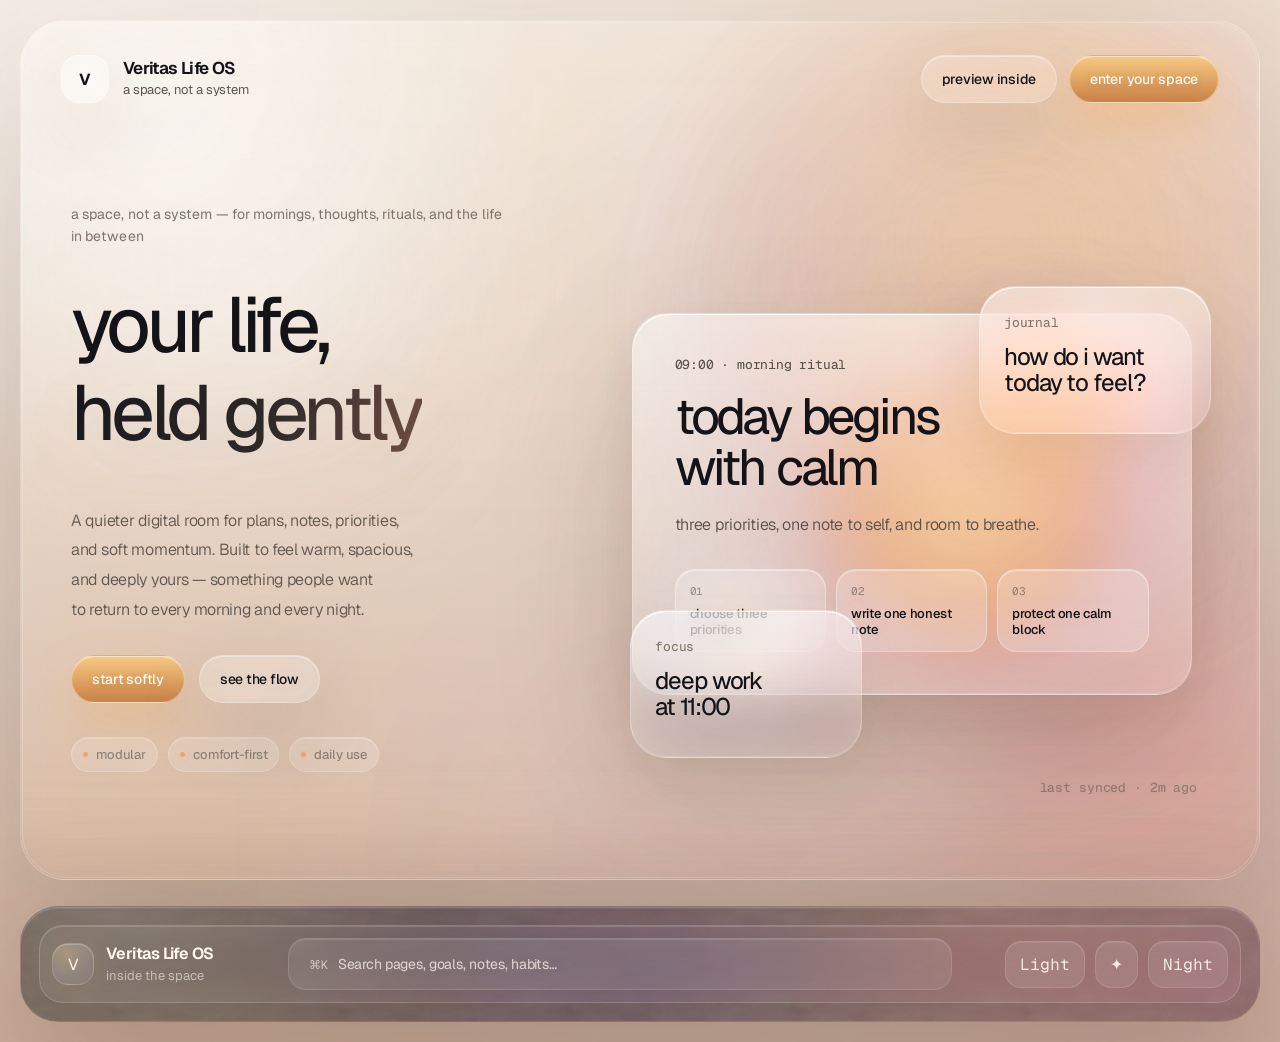
==== commit 3d28bbc9: "Update index.html" ====
--- a/index.html
+++ b/index.html
@@ -425,7 +425,6 @@
       filter: blur(18px);
       transition: transform .42s var(--ease);
       z-index: 1;
-      will-change: transform;
     }
 
     .orb.a {
@@ -459,7 +458,6 @@
       box-shadow: 0 0 110px rgba(186,119,74,0.20);
       transition: transform .46s var(--ease);
       animation: breathe 9s ease-in-out infinite;
-      will-change: transform;
     }
 
     @keyframes breathe {
@@ -475,7 +473,6 @@
       -webkit-backdrop-filter: blur(20px) saturate(142%);
       background-clip: padding-box;
       box-shadow: var(--shadow-card);
-      will-change: transform;
       transition: box-shadow .35s var(--ease), transform .25s var(--ease), border-color .35s var(--ease), background .35s var(--ease);
       z-index: 3;
       overflow: hidden;
@@ -488,7 +485,7 @@
       inset: 0;
       pointer-events: none;
       background:
-        radial-gradient(circle at var(--mx, 50%) var(--my, 12%), rgba(255,255,255,.62), transparent 34%),
+        radial-gradient(circle at 50% 12%, rgba(255,255,255,.44), transparent 34%),
         linear-gradient(180deg, rgba(255,255,255,.22), transparent 38%);
       opacity: .42;
       transition: opacity .25s var(--ease);
@@ -806,6 +803,12 @@
       .dashboard-tease{display:none;}
     }
 
+
+
+    /* Safety: prevent rare text overlap without changing layout */
+    .sheet, .ritual-chip, .tease-search, .pill, .micro-lines span { min-width: 0; }
+    .sheet h2, .sheet p, .sheet strong, .ritual-chip strong, .tease-search { overflow-wrap: break-word; }
+
     @media (prefers-reduced-motion: reduce){
       *, *::before, *::after { animation-duration: .001ms !important; animation-iteration-count: 1 !important; scroll-behavior: auto !important; transition-duration: .001ms !important; }
     }
@@ -931,12 +934,6 @@
       });
 
       card.addEventListener('pointermove', (e) => {
-        const rect = card.getBoundingClientRect();
-        const mx = ((e.clientX - rect.left) / rect.width) * 100;
-        const my = ((e.clientY - rect.top) / rect.height) * 100;
-        card.style.setProperty('--mx', `${mx}%`);
-        card.style.setProperty('--my', `${my}%`);
-
         if (!dragging) return;
         const x = initialX + (e.clientX - startX);
         const y = initialY + (e.clientY - startY);
@@ -970,18 +967,6 @@
       });
     });
 
-    const orbA = document.getElementById('orbA');
-    const orbB = document.getElementById('orbB');
-    const flowBlob = document.getElementById('flowBlob');
-
-    document.addEventListener('mousemove', (e) => {
-      const x = (e.clientX / window.innerWidth - 0.5) * 14;
-      const y = (e.clientY / window.innerHeight - 0.5) * 14;
-
-      orbA.style.transform = `translate3d(${x}px, ${y}px, 0)`;
-      orbB.style.transform = `translate3d(${-x * 0.65}px, ${-y * 0.65}px, 0)`;
-      flowBlob.style.transform = `translate3d(${x * 0.45}px, ${y * 0.45}px, 0)`;
-    });
   </script>
 </body>
 </html>
